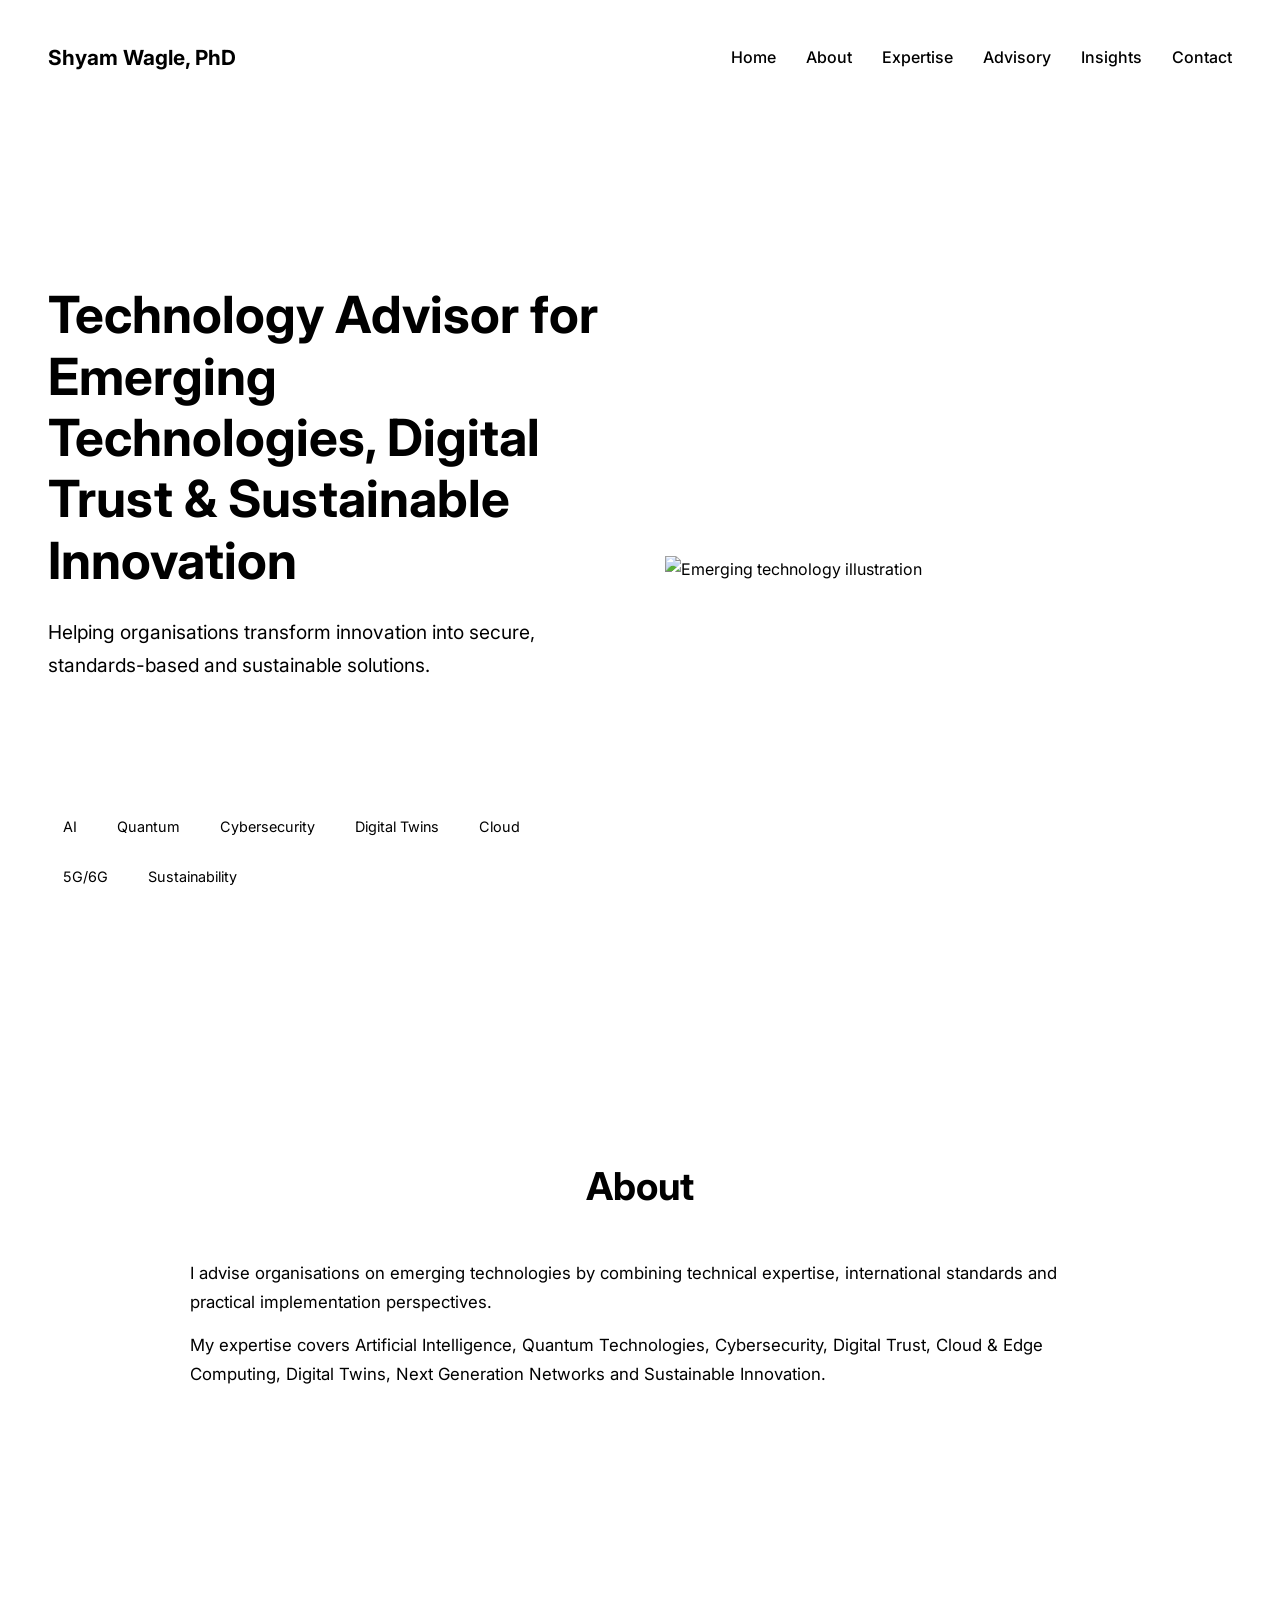
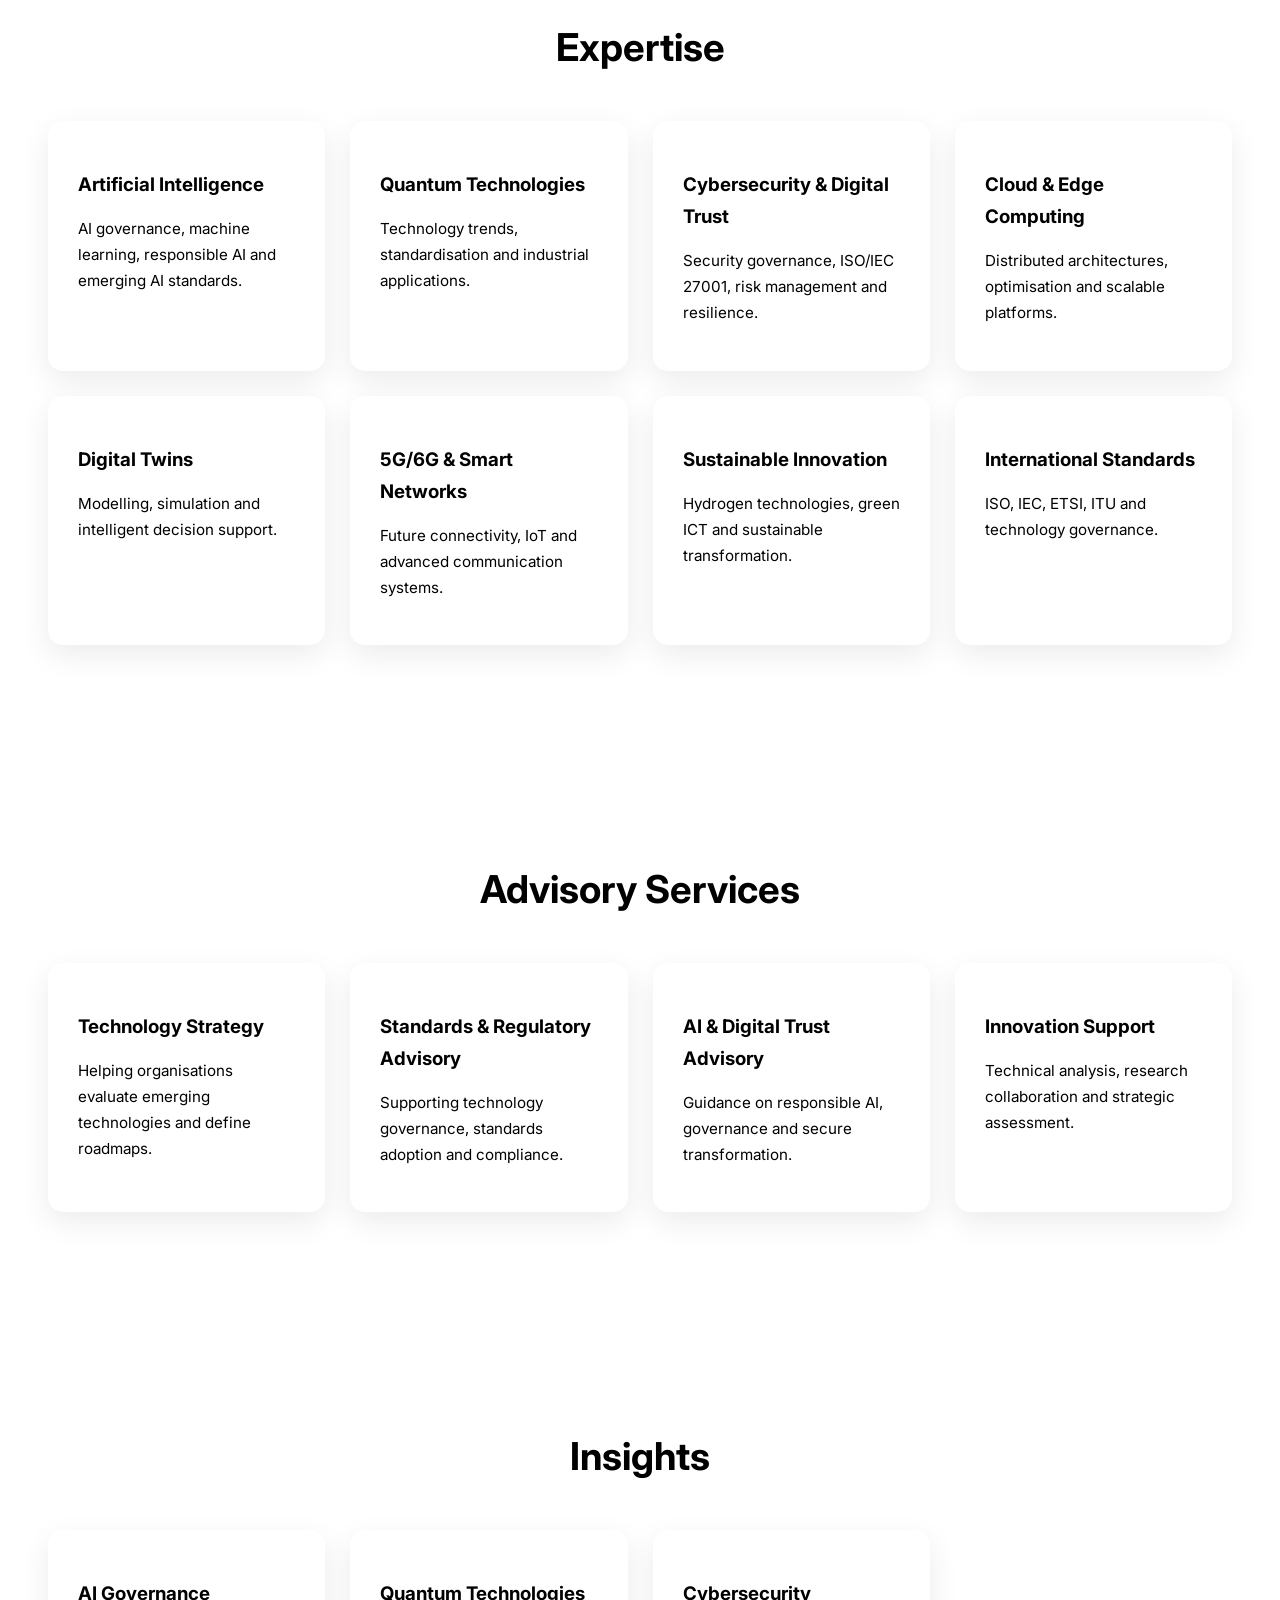
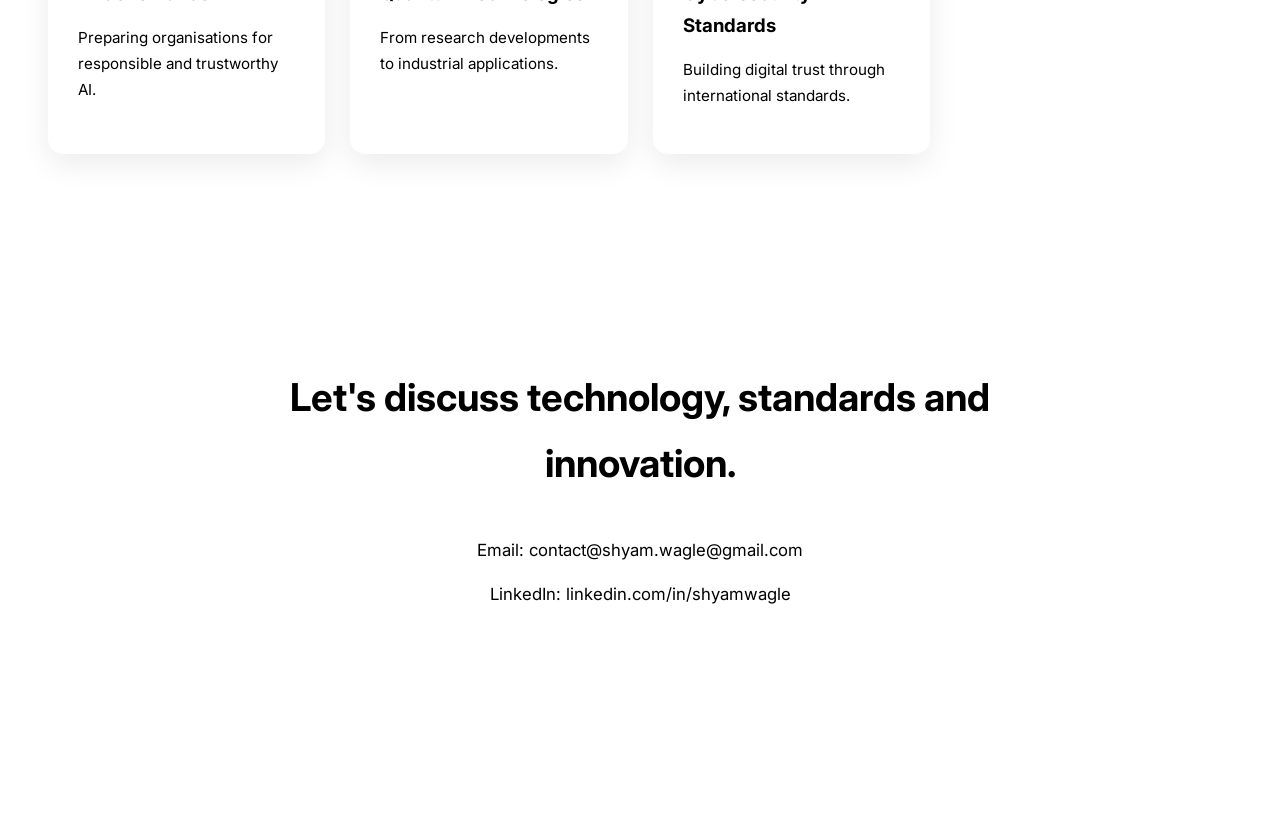
==== index.html @ b5b79539 "Update index.html" ====
<!DOCTYPE html>

<html lang="en">

<head> <meta charset="UTF-8">

<meta name="viewport" content="width=device-width, initial-scale=1.0">

<title>
    Shyam Wagle, PhD | Technology Advisor for Emerging Technologies
</title>

<meta name="description"
    content="Shyam Wagle, PhD - Technology Advisor specialising in emerging technologies, digital trust, cybersecurity, AI governance, digital twins and sustainable innovation.">

<!-- Google Font -->
<link rel="preconnect" href="https://fonts.googleapis.com">
<link rel="preconnect" href="https://fonts.gstatic.com" crossorigin>

<link
    href="https://fonts.googleapis.com/css2?family=Inter:wght@300;400;500;600;700;800&display=swap"
    rel="stylesheet">


<!-- CSS -->
<link rel="stylesheet" href="css/style.css">

</head>

<body>

<!-- ========================= Navigation ========================= -->

<header>

<nav class="navbar">

<div class="logo"> Shyam Wagle, PhD </div>

<ul class="nav-links">

<li><a href="#home">Home</a></li>

<li><a href="#about">About</a></li>

<li><a href="#expertise">Expertise</a></li>

<li><a href="#services">Advisory</a></li>

<li><a href="#insights">Insights</a></li>

<li><a href="#contact">Contact</a></li>

</ul>

</nav>

</header>







<!-- ========================= Hero Section ========================= -->

<section id="home" class="hero">

<div class="hero-content">

<h1> Technology Advisor for Emerging Technologies, Digital Trust & Sustainable Innovation </h1>

<p> Helping organisations transform innovation into secure, standards-based and sustainable solutions. </p>

<div class="hero-buttons">

<a href="#expertise" class="btn primary"> Explore Expertise </a>

<a href="#contact" class="btn secondary"> Contact </a>

</div>




<div class="technology-tags">

<span>AI</span>
<span>Quantum</span>
<span>Cybersecurity</span>
<span>Digital Twins</span>
<span>Cloud</span>
<span>5G/6G</span>
<span>Sustainability</span>

</div>

</div>




<div class="hero-image">

<img src="images/hero-illustration.png" alt="Emerging technology illustration">

</div>

</section>







<!-- ========================= About ========================= -->

<section id="about" class="section">

<h2> About </h2>

<p>

I advise organisations on emerging technologies by combining
technical expertise, international standards and practical
implementation perspectives.

</p>

<p>

My expertise covers Artificial Intelligence,
Quantum Technologies, Cybersecurity, Digital Trust,
Cloud & Edge Computing, Digital Twins,
Next Generation Networks and Sustainable Innovation.

</p>

</section>










<!-- ========================= Expertise ========================= -->

<section id="expertise" class="section">

<h2> Expertise </h2>

<div class="cards">

<div class="card">

<h3> Artificial Intelligence </h3>

<p> AI governance, machine learning, responsible AI and emerging AI standards. </p>

</div>




<div class="card">

<h3> Quantum Technologies </h3>

<p> Technology trends, standardisation and industrial applications. </p>

</div>




<div class="card">

<h3> Cybersecurity & Digital Trust </h3>

<p> Security governance, ISO/IEC 27001, risk management and resilience. </p>

</div>




<div class="card">

<h3> Cloud & Edge Computing </h3>

<p> Distributed architectures, optimisation and scalable platforms. </p>

</div>







<div class="card">

<h3> Digital Twins </h3>

<p> Modelling, simulation and intelligent decision support. </p>

</div>







<div class="card">

<h3> 5G/6G & Smart Networks </h3>

<p> Future connectivity, IoT and advanced communication systems. </p>

</div>







<div class="card">

<h3> Sustainable Innovation </h3>

<p> Hydrogen technologies, green ICT and sustainable transformation. </p>

</div>







<div class="card">

<h3> International Standards </h3>

<p> ISO, IEC, ETSI, ITU and technology governance. </p>

</div>

</div>

</section>













<!-- ========================= Advisory Services ========================= -->

<section id="services" class="section">

<h2> Advisory Services </h2>




<div class="cards">

<div class="card">

<h3> Technology Strategy </h3>

<p> Helping organisations evaluate emerging technologies and define roadmaps. </p>

</div>




<div class="card">

<h3> Standards & Regulatory Advisory </h3>

<p> Supporting technology governance, standards adoption and compliance. </p>

</div>




<div class="card">

<h3> AI & Digital Trust Advisory </h3>

<p> Guidance on responsible AI, governance and secure transformation. </p>

</div>




<div class="card">

<h3> Innovation Support </h3>

<p> Technical analysis, research collaboration and strategic assessment. </p>

</div>

</div>

</section>










<!-- ========================= Insights ========================= -->

<section id="insights" class="section">

<h2> Insights </h2>

<div class="cards">

<div class="card">

<h3> AI Governance </h3>

<p> Preparing organisations for responsible and trustworthy AI. </p>

</div>




<div class="card">

<h3> Quantum Technologies </h3>

<p> From research developments to industrial applications. </p>

</div>




<div class="card">

<h3> Cybersecurity Standards </h3>

<p> Building digital trust through international standards. </p>

</div>




</div>

</section>













<!-- ========================= Contact ========================= -->

<section id="contact" class="section contact">

<h2> Let's discuss technology, standards and innovation. </h2>

<p> Email: contact@shyam.wagle@gmail.com </p>

<p> LinkedIn: linkedin.com/in/shyamwagle </p>

</section>










<footer>

<p> © 2026 Shyam Wagle, PhD. All rights reserved. </p>

</footer>







<script src="js/script.js"></script>

</body>

</html>
---- css/style.css ----
/* =========================================
Shyam Wagle, PhD
Technology Advisor Website
Main Stylesheet
========================================= */

/* =========================================
Global Settings
========================================= */

{

--dark-blue: #0F172A;

--technology-blue: #2563EB;

--green: #059669;

--light-background: #F8FAFC;

--text-color: #334155;

--white: #ffffff;

}




{

margin: 0;

padding: 0;

box-sizing: border-box;

}




html {

scroll-behavior: smooth;

}




body {

font-family: 'Inter', sans-serif;

color: var(--text-color);

background: var(--white);

line-height: 1.7;

}




/* =========================================
Navigation
========================================= */

header {

position: sticky;

top: 0;

background: rgba(255,255,255,0.95);

backdrop-filter: blur(10px);

z-index: 1000;

}




.navbar {

max-width: 1200px;

margin: auto;

padding: 20px 40px;

display: flex;

justify-content: space-between;

align-items: center;

}




.logo {

font-size: 1.3rem;

font-weight: 700;

color: var(--dark-blue);

}




.nav-links {

display: flex;

gap: 30px;

list-style: none;

}




.nav-links a {

text-decoration: none;

color: var(--text-color);

font-weight: 500;

transition: 0.3s;

}




.nav-links a {

color: var(--technology-blue);

}










/* =========================================
Hero Section
========================================= */

.hero {

max-width: 1200px;

margin: auto;

min-height: 85vh;

padding: 80px 40px;

display: grid;

grid-template-columns: 1fr 1fr;

gap: 50px;

align-items: center;

}




.hero h1 {

font-size: 3.2rem;

line-height: 1.2;

color: var(--dark-blue);

margin-bottom: 25px;

}




.hero p {

font-size: 1.2rem;

margin-bottom: 35px;

}




.hero-buttons {

display: flex;

gap: 20px;

margin-bottom: 35px;

}




.btn {

padding: 14px 30px;

border-radius: 8px;

text-decoration: none;

font-weight: 600;

transition: 0.3s;

}




.primary {

background: var(--technology-blue);

color: white;

}




.primary {

transform: translateY(-3px);

}




.secondary {

border: 2px solid var(--technology-blue);

color: var(--technology-blue);

}




.secondary {

background: var(--technology-blue);

color: white;

}




.technology-tags {

display: flex;

flex-wrap: wrap;

gap: 10px;

}




.technology-tags span {

background: var(--light-background);

padding: 8px 15px;

border-radius: 20px;

font-size: 0.9rem;

}







.hero-image img {

width: 100%;

max-width: 500px;

}










/* =========================================
Sections
========================================= */

.section {

max-width: 1200px;

margin: auto;

padding: 90px 40px;

}




.section(even) {

background: var(--light-background);

}




.section h2 {

text-align: center;

color: var(--dark-blue);

font-size: 2.4rem;

margin-bottom: 40px;

}




.section p {

max-width: 900px;

margin: 15px auto;

font-size: 1.05rem;

}










/* =========================================
Cards
========================================= */

.cards {

display: grid;

grid-template-columns: repeat(4,1fr);

gap: 25px;

}




.card {

background: white;

padding: 30px;

border-radius: 15px;

box-shadow: 0 10px 30px rgba(0,0,0,0.08);

transition: 0.3s;

}




.card {

transform: translateY(-8px);

}




.card h3 {

color: var(--dark-blue);

margin-bottom: 15px;

}




.card p {

font-size: 0.95rem;

}










/* =========================================
Contact
========================================= */

.contact {

text-align: center;

}




.contact h2 {

max-width: 700px;

margin-left: auto;

margin-right: auto;

}










/* =========================================
Footer
========================================= */

footer {

background: var(--dark-blue);

color:white;

text-align:center;

padding:30px;

}










/* =========================================
Responsive Design
========================================= */

@media(max-width:1000px){

.hero {

grid-template-columns:1fr;

text-align:center;

}

.hero-buttons {

justify-content:center;

}

.technology-tags {

justify-content:center;

}




.hero-image {

text-align:center;

}




.cards {

grid-template-columns:repeat(2,1fr);

}

}







@media(max-width:600px){




.navbar {

padding:20px;

}




.nav-links {

display:none;

}




.hero {

padding:50px 20px;

}




.hero h1 {

font-size:2.2rem;

}




.section {

padding:60px 20px;

}




.cards {

grid-template-columns:1fr;

}

}
/* =========================================
Scroll Animation
========================================= */

.card,
.section {

opacity:0;

transform:translateY(30px);

transition:all 0.8s ease;

}




.visible {

opacity:1;

transform:translateY(0);

}
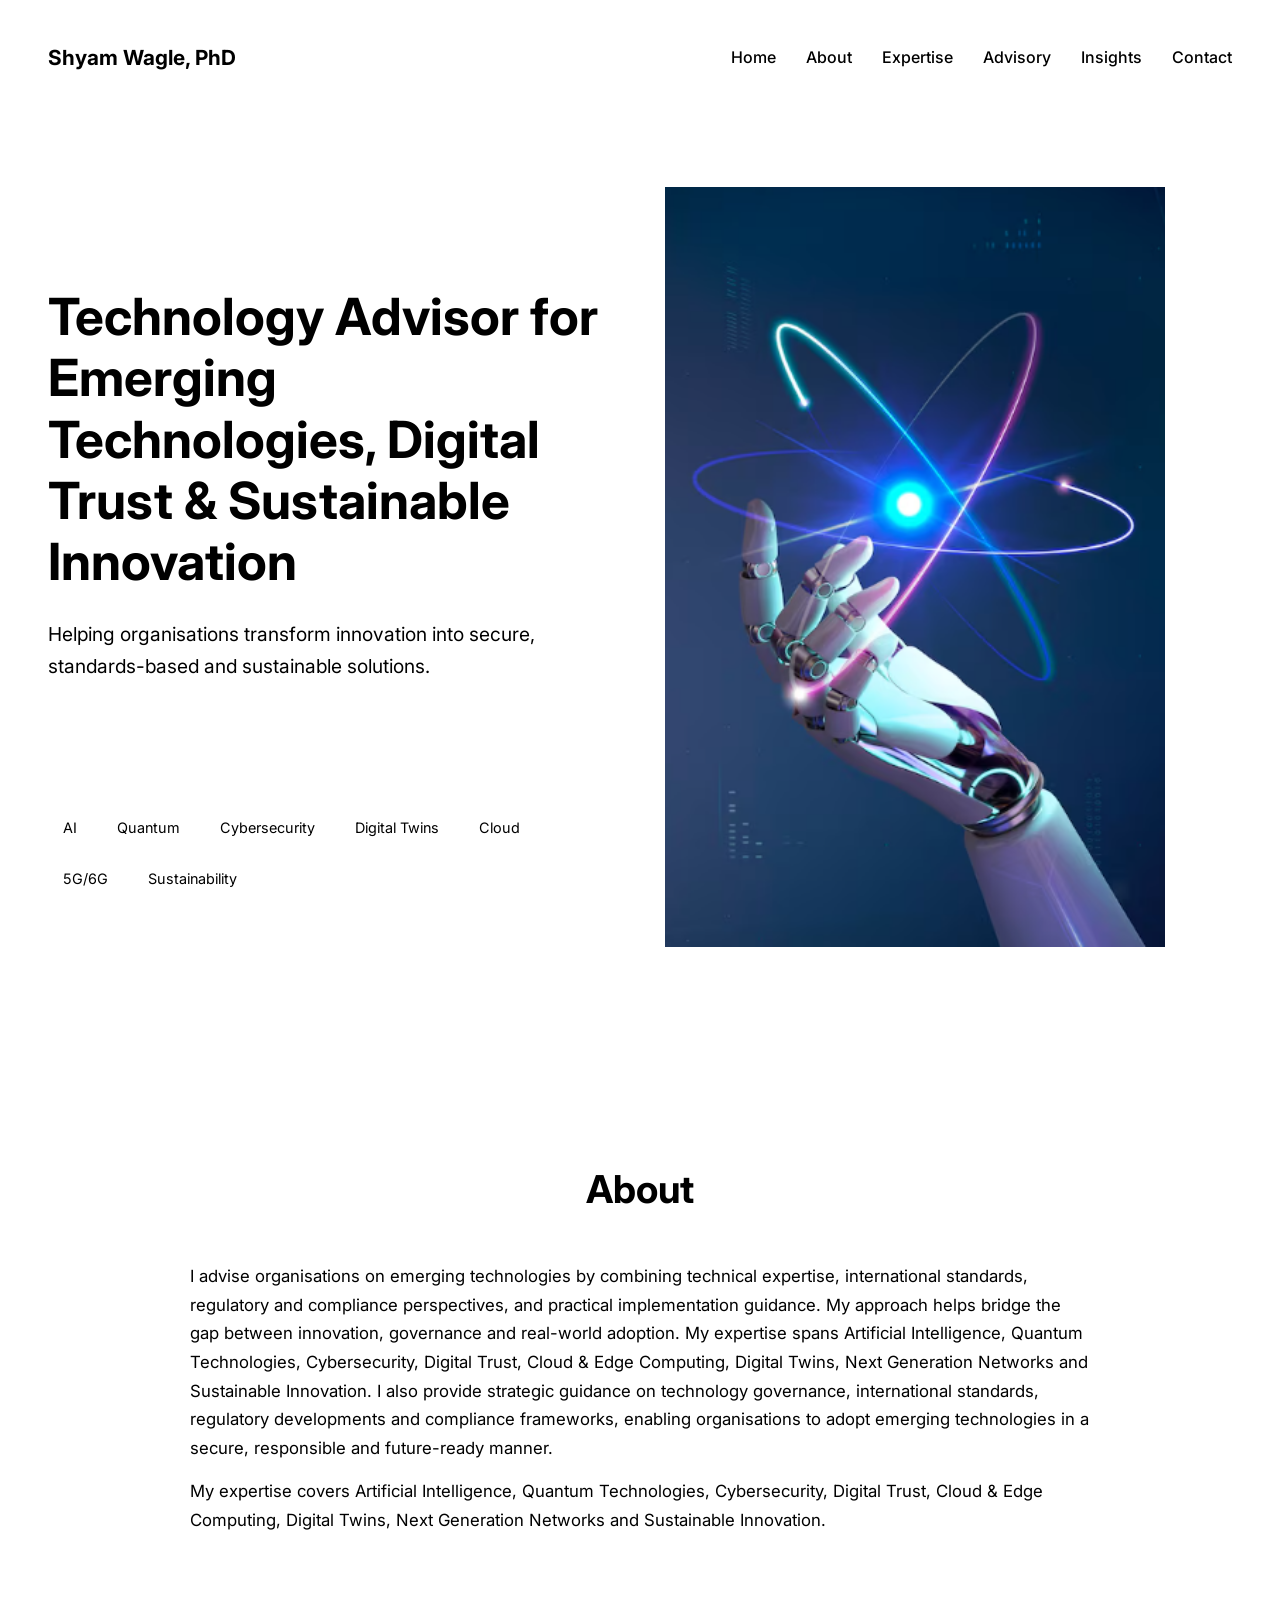
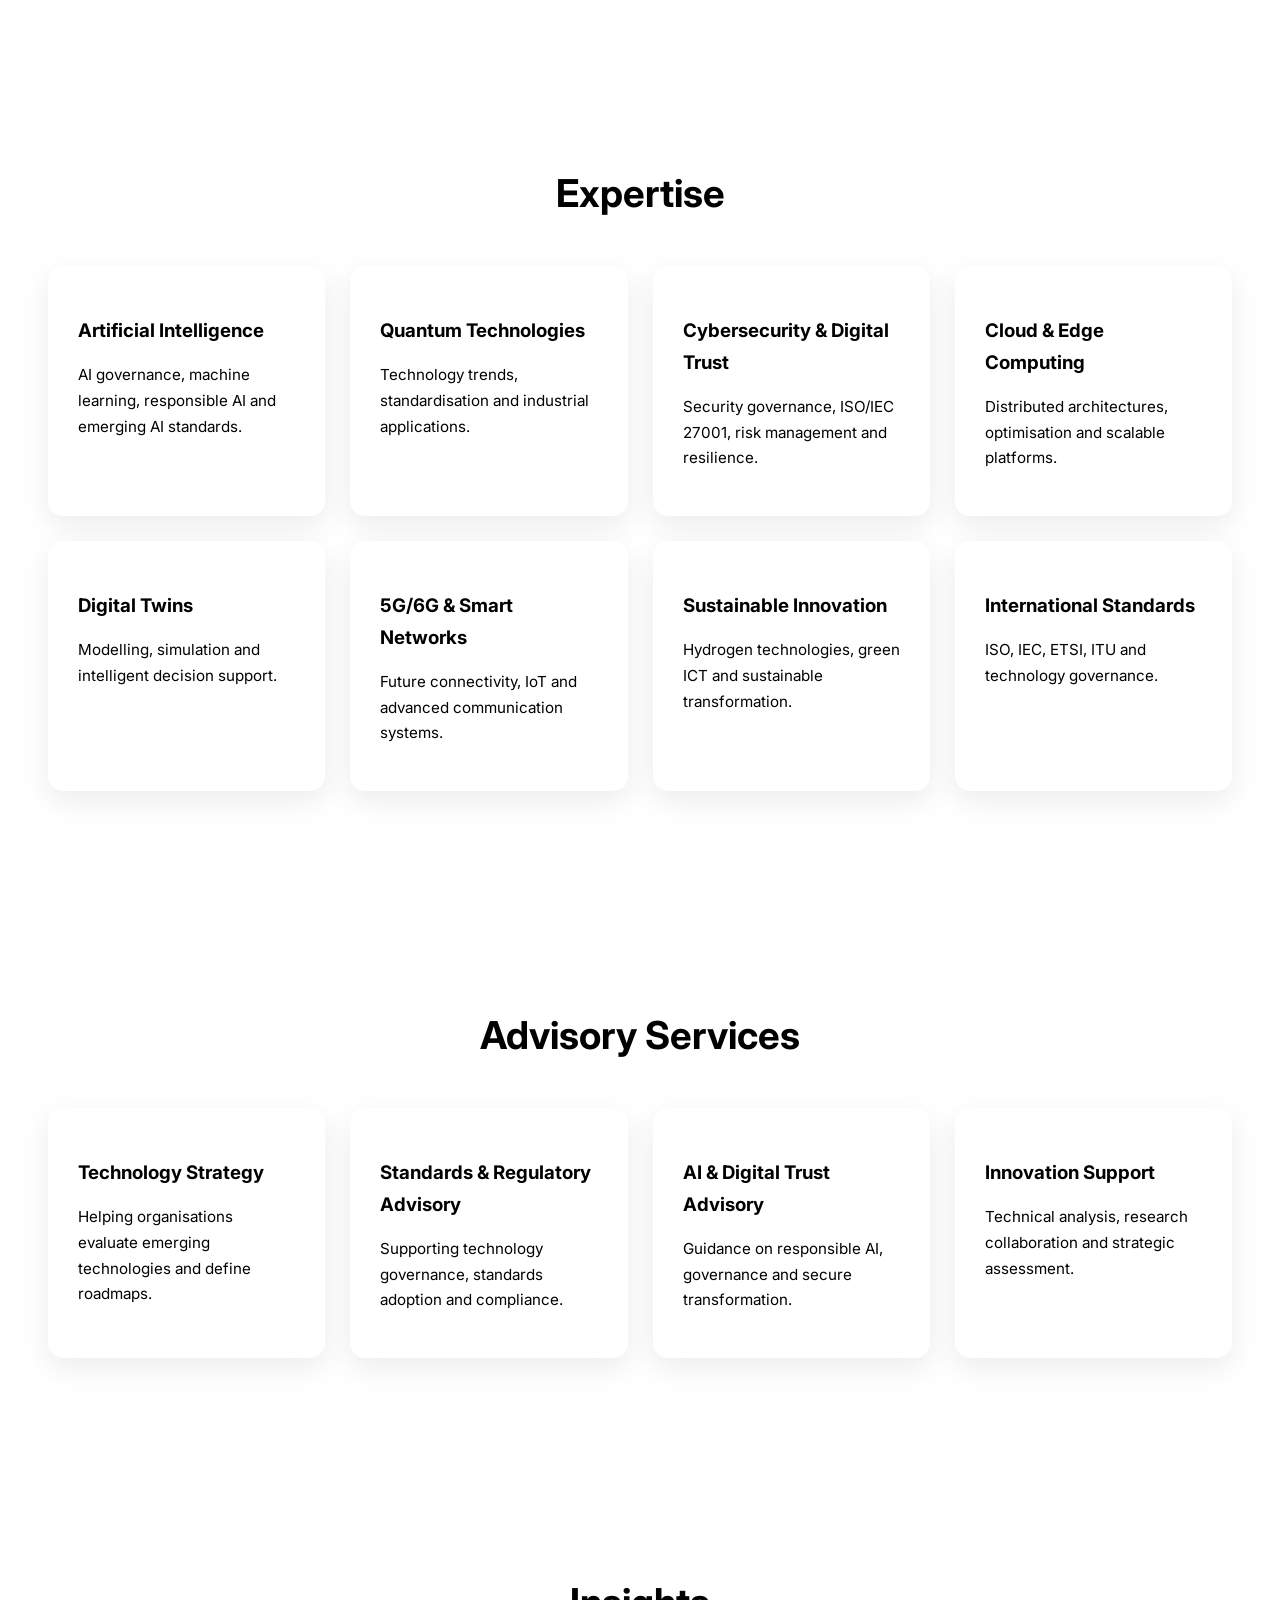
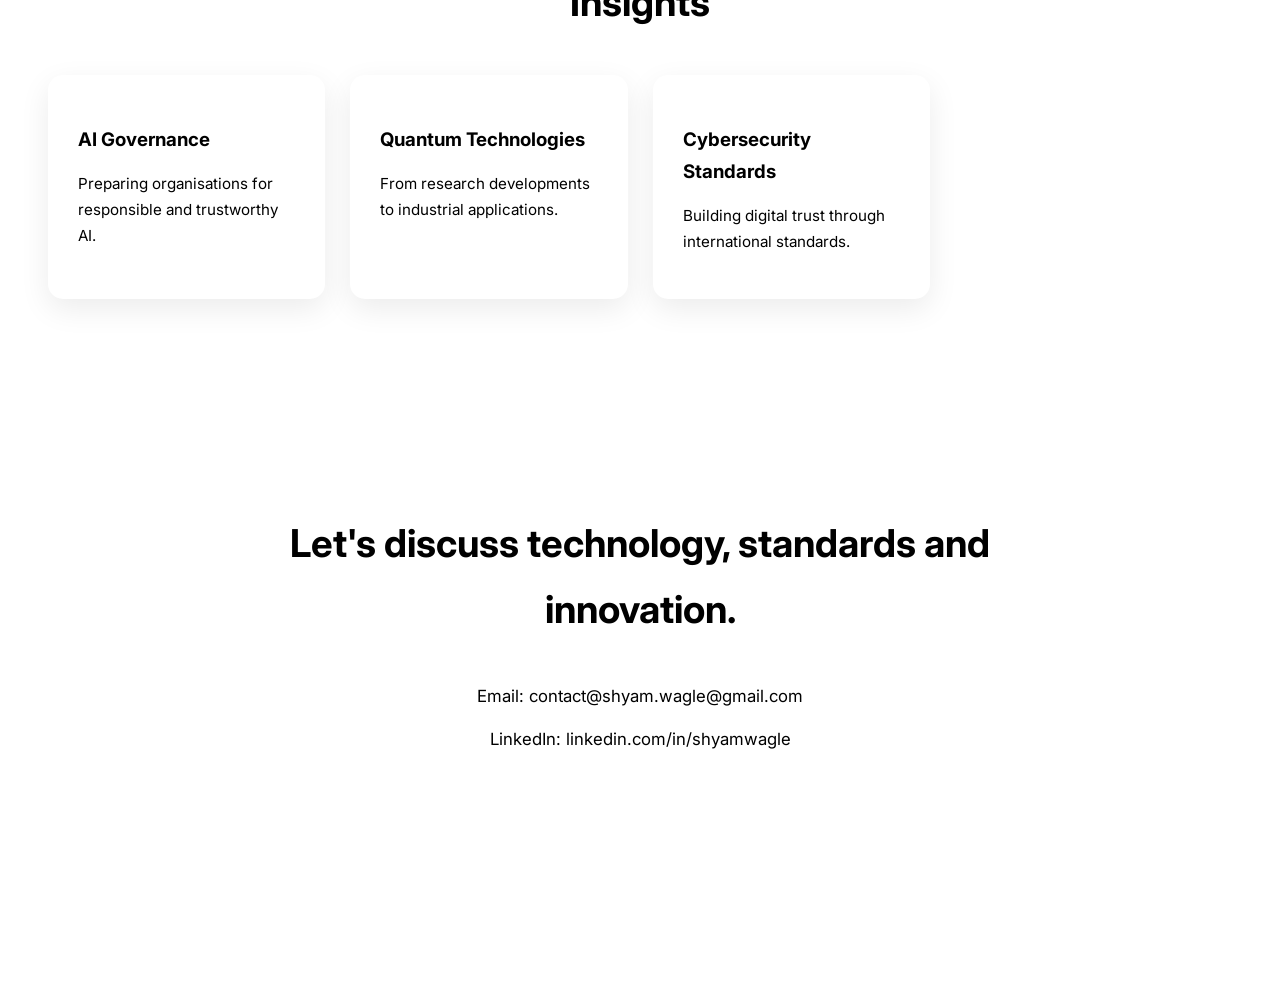
==== commit ff5c7d37: "Update index.html" ====
--- a/index.html
+++ b/index.html
@@ -123,9 +123,9 @@
 
 <p>
 
-I advise organisations on emerging technologies by combining
-technical expertise, international standards and practical
-implementation perspectives.
+I advise organisations on emerging technologies by combining technical expertise, international standards, regulatory and compliance perspectives, and practical implementation guidance. My approach helps bridge the gap between innovation, governance and real-world adoption.
+
+My expertise spans Artificial Intelligence, Quantum Technologies, Cybersecurity, Digital Trust, Cloud & Edge Computing, Digital Twins, Next Generation Networks and Sustainable Innovation. I also provide strategic guidance on technology governance, international standards, regulatory developments and compliance frameworks, enabling organisations to adopt emerging technologies in a secure, responsible and future-ready manner.
 
 </p>
 
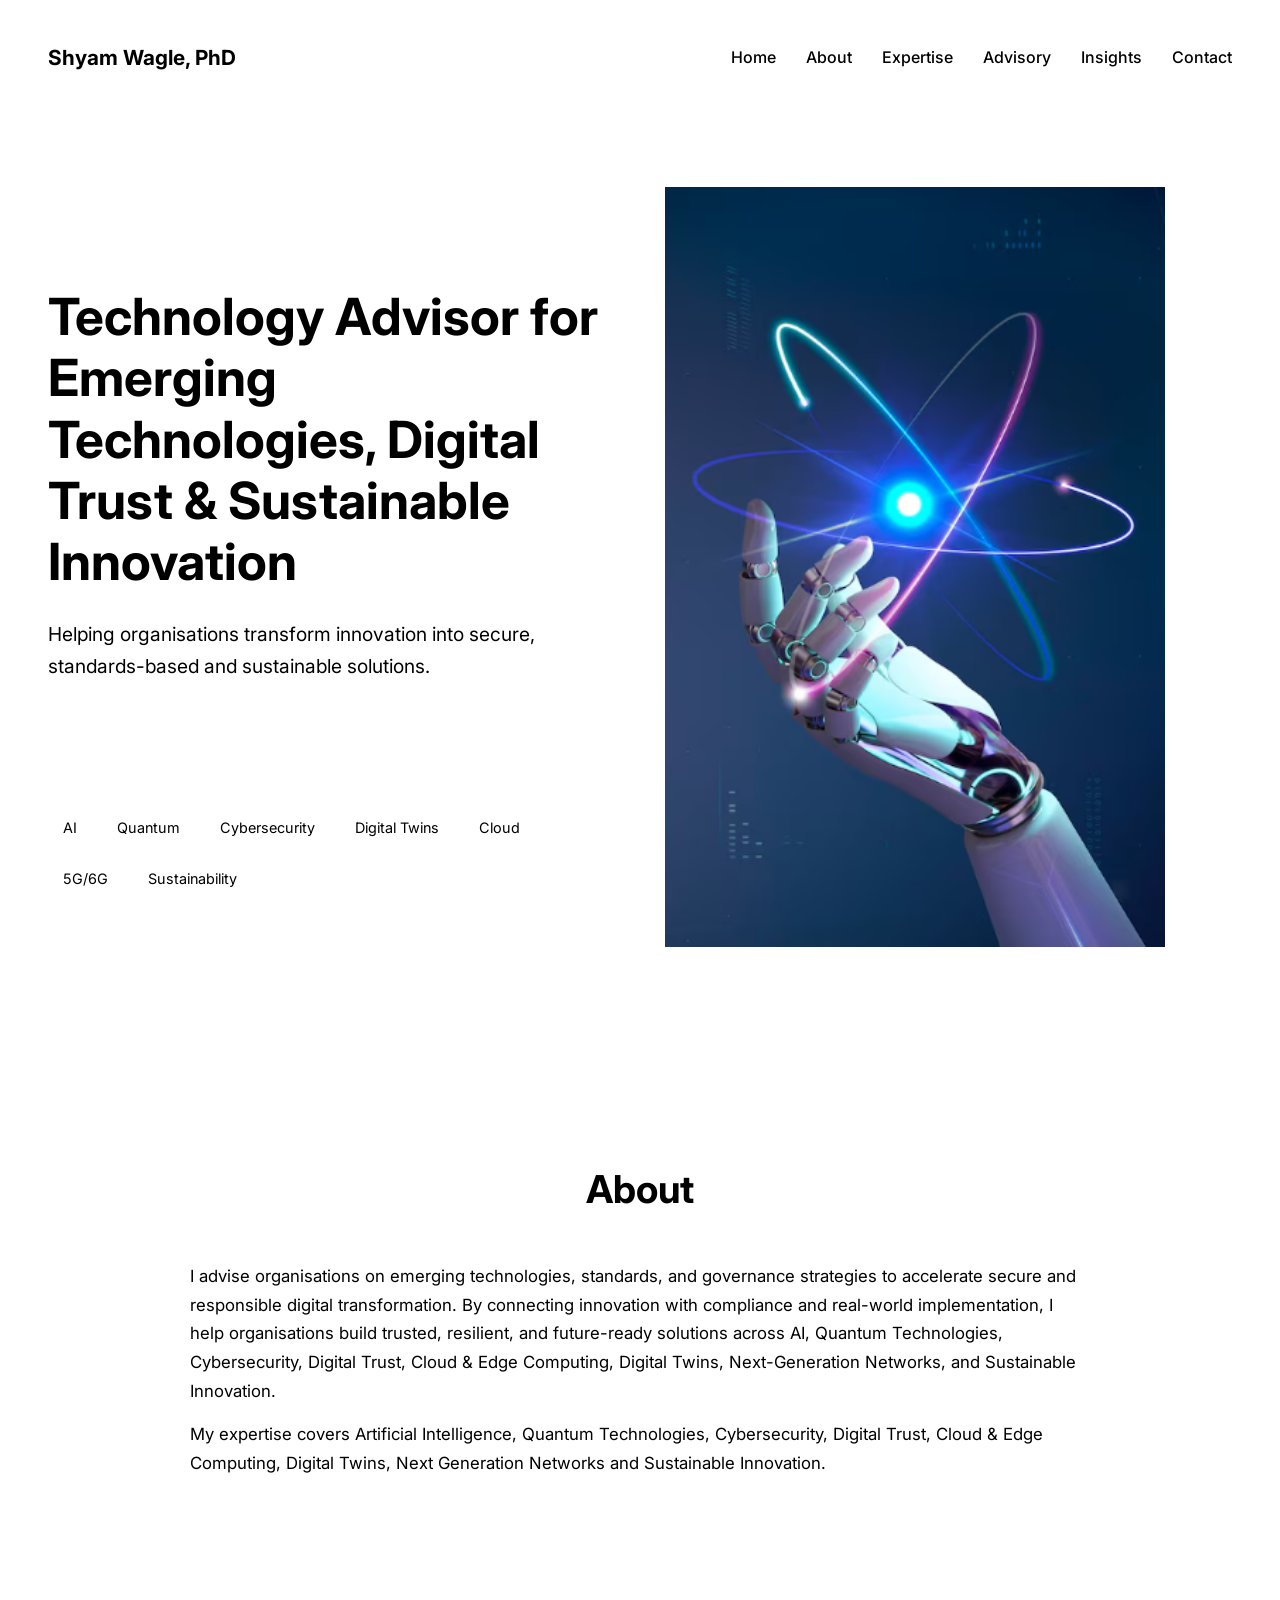
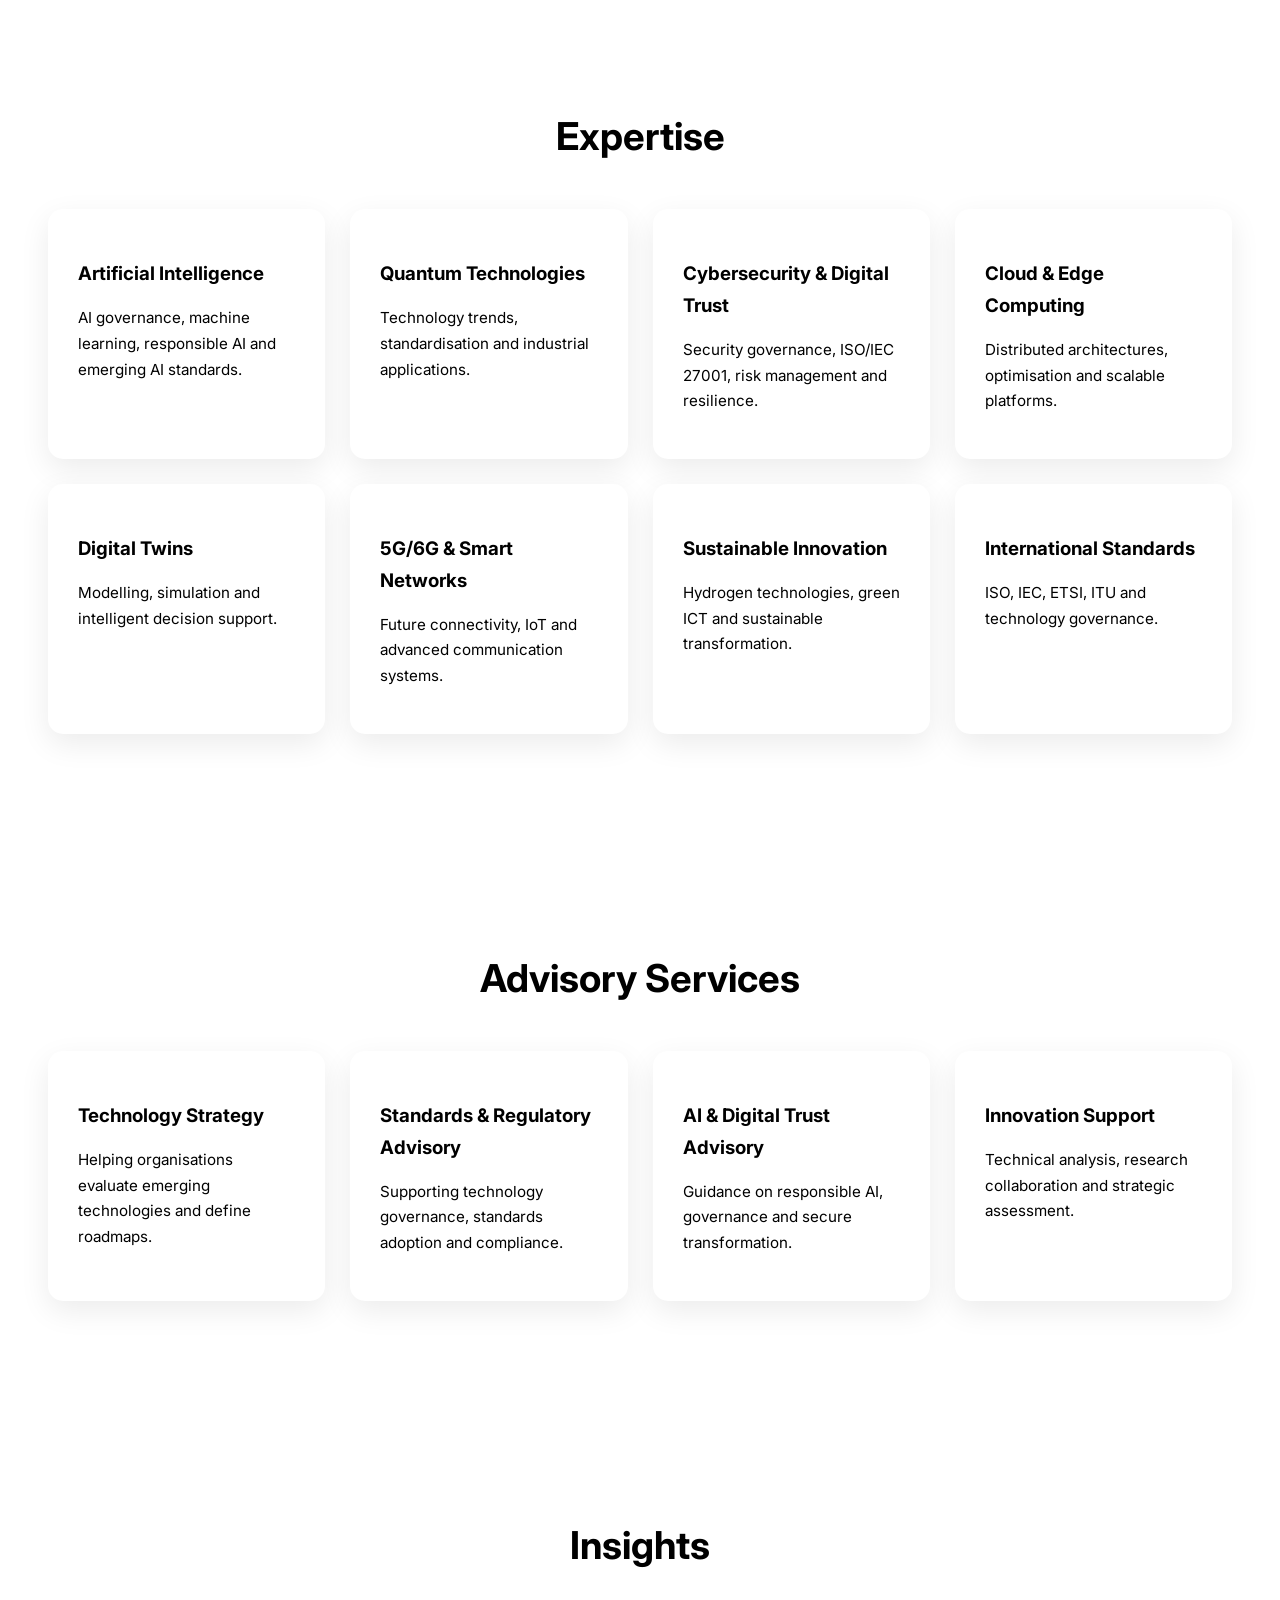
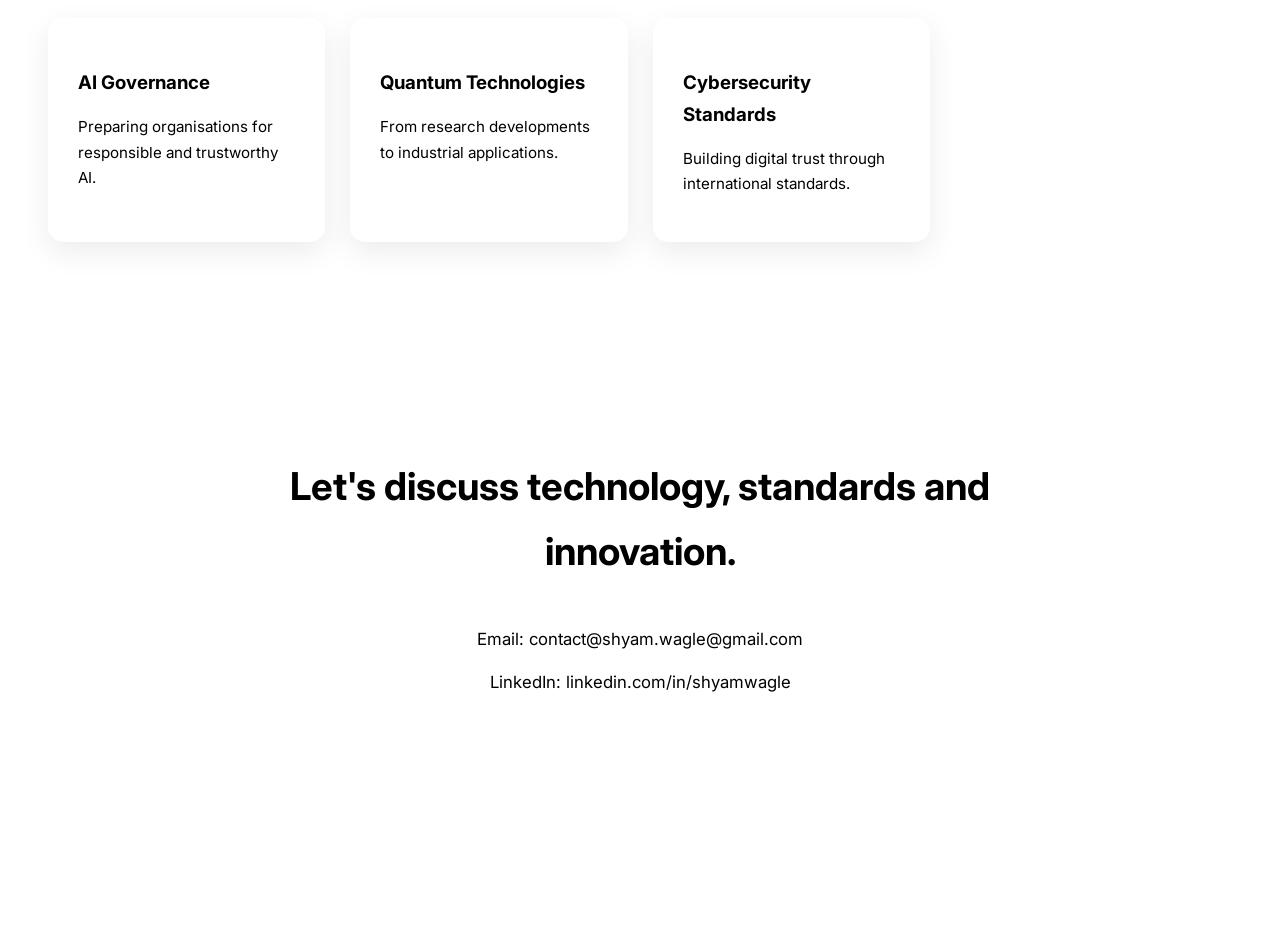
==== commit 511f0c0b: "Update index.html" ====
--- a/index.html
+++ b/index.html
@@ -123,9 +123,7 @@
 
 <p>
 
-I advise organisations on emerging technologies by combining technical expertise, international standards, regulatory and compliance perspectives, and practical implementation guidance. My approach helps bridge the gap between innovation, governance and real-world adoption.
-
-My expertise spans Artificial Intelligence, Quantum Technologies, Cybersecurity, Digital Trust, Cloud & Edge Computing, Digital Twins, Next Generation Networks and Sustainable Innovation. I also provide strategic guidance on technology governance, international standards, regulatory developments and compliance frameworks, enabling organisations to adopt emerging technologies in a secure, responsible and future-ready manner.
+I advise organisations on emerging technologies, standards, and governance strategies to accelerate secure and responsible digital transformation. By connecting innovation with compliance and real-world implementation, I help organisations build trusted, resilient, and future-ready solutions across AI, Quantum Technologies, Cybersecurity, Digital Trust, Cloud & Edge Computing, Digital Twins, Next-Generation Networks, and Sustainable Innovation.
 
 </p>
 
--- a/css/style.css
+++ b/css/style.css
@@ -653,3 +653,69 @@
 transform:translateY(0);
 
 }
+/* =========================================
+Insights Page
+========================================= */
+
+.logo a {
+
+text-decoration:none;
+color:inherit;
+
+}
+
+
+
+
+.page-title {
+
+text-align:center;
+
+font-size:3rem;
+
+color:var(--dark-blue);
+
+margin-bottom:20px;
+
+}
+
+
+
+
+.intro-text {
+
+text-align:center;
+
+max-width:800px;
+
+margin:0 auto 50px;
+
+font-size:1.2rem;
+
+}
+
+
+
+
+.card a {
+
+display:inline-block;
+
+margin-top:15px;
+
+color:var(--technology-blue);
+
+text-decoration:none;
+
+font-weight:600;
+
+}
+
+
+
+
+.card a {
+
+text-decoration:underline;
+
+}
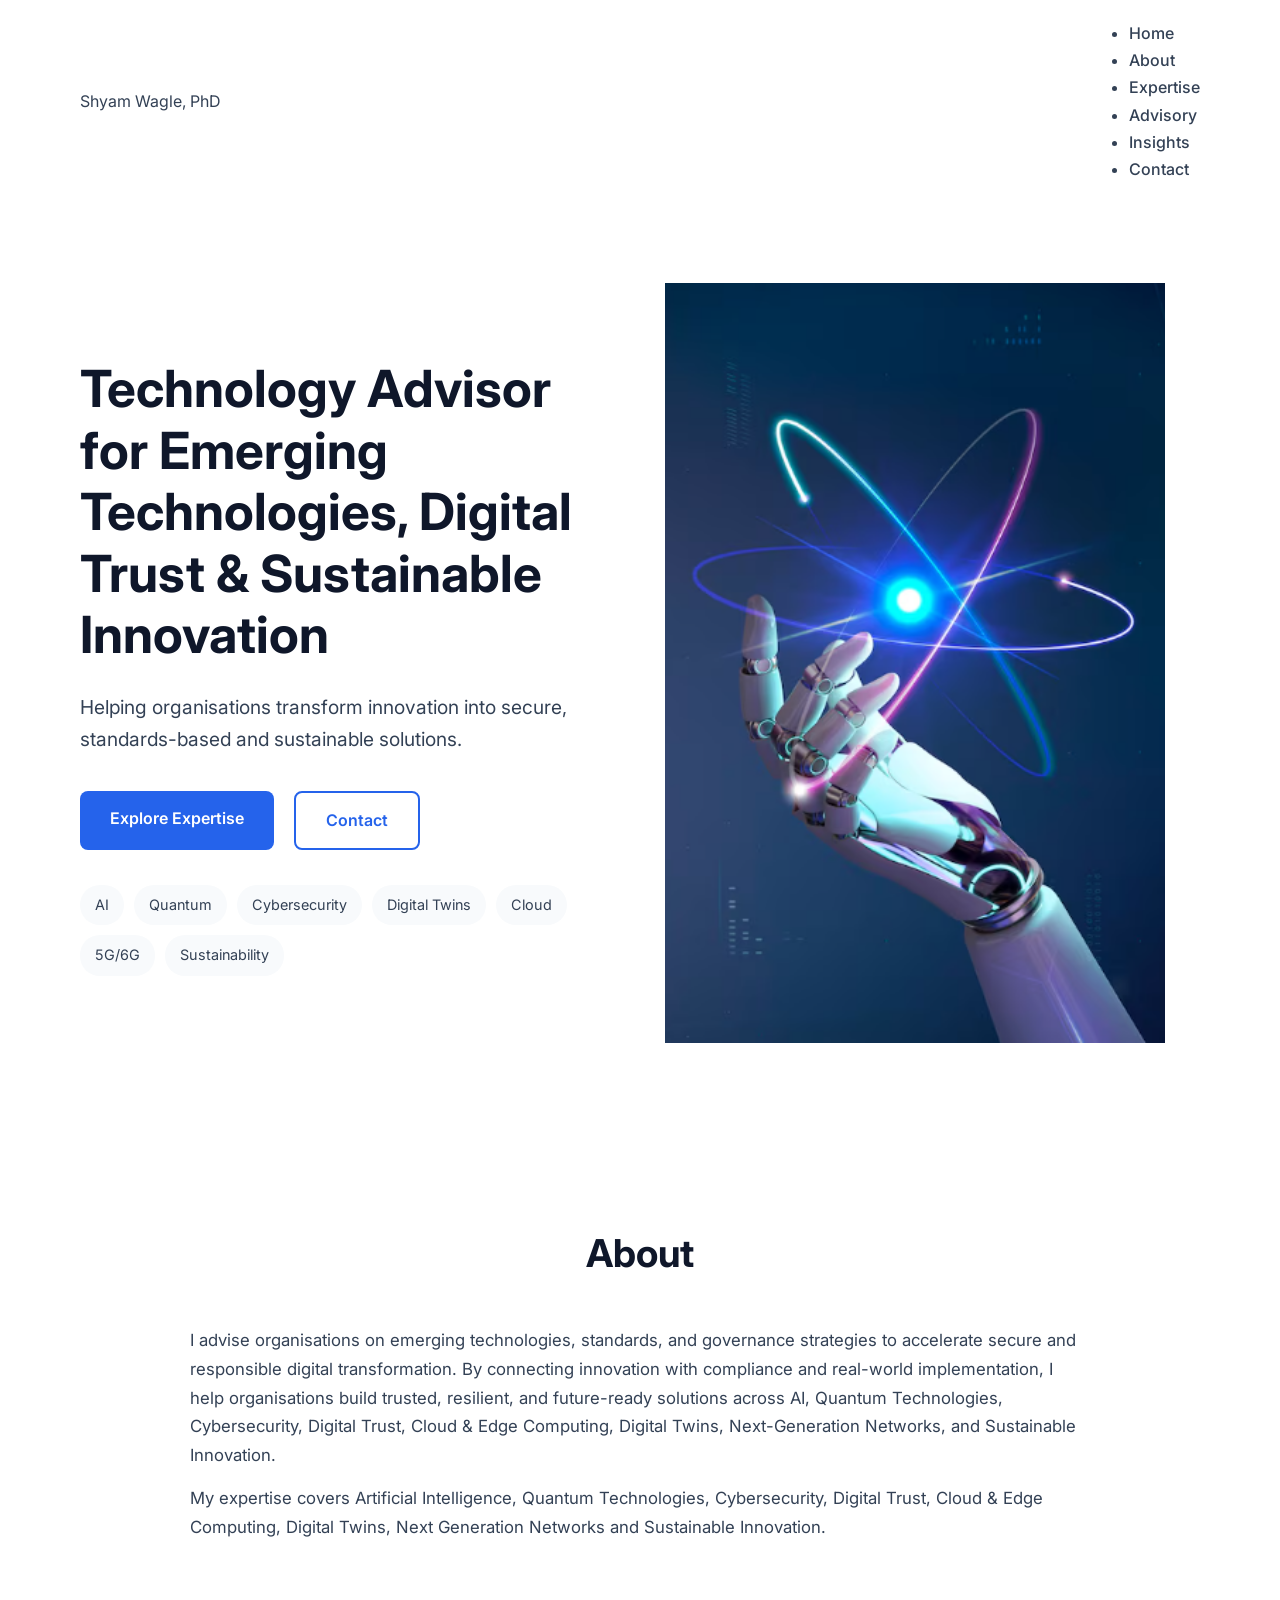
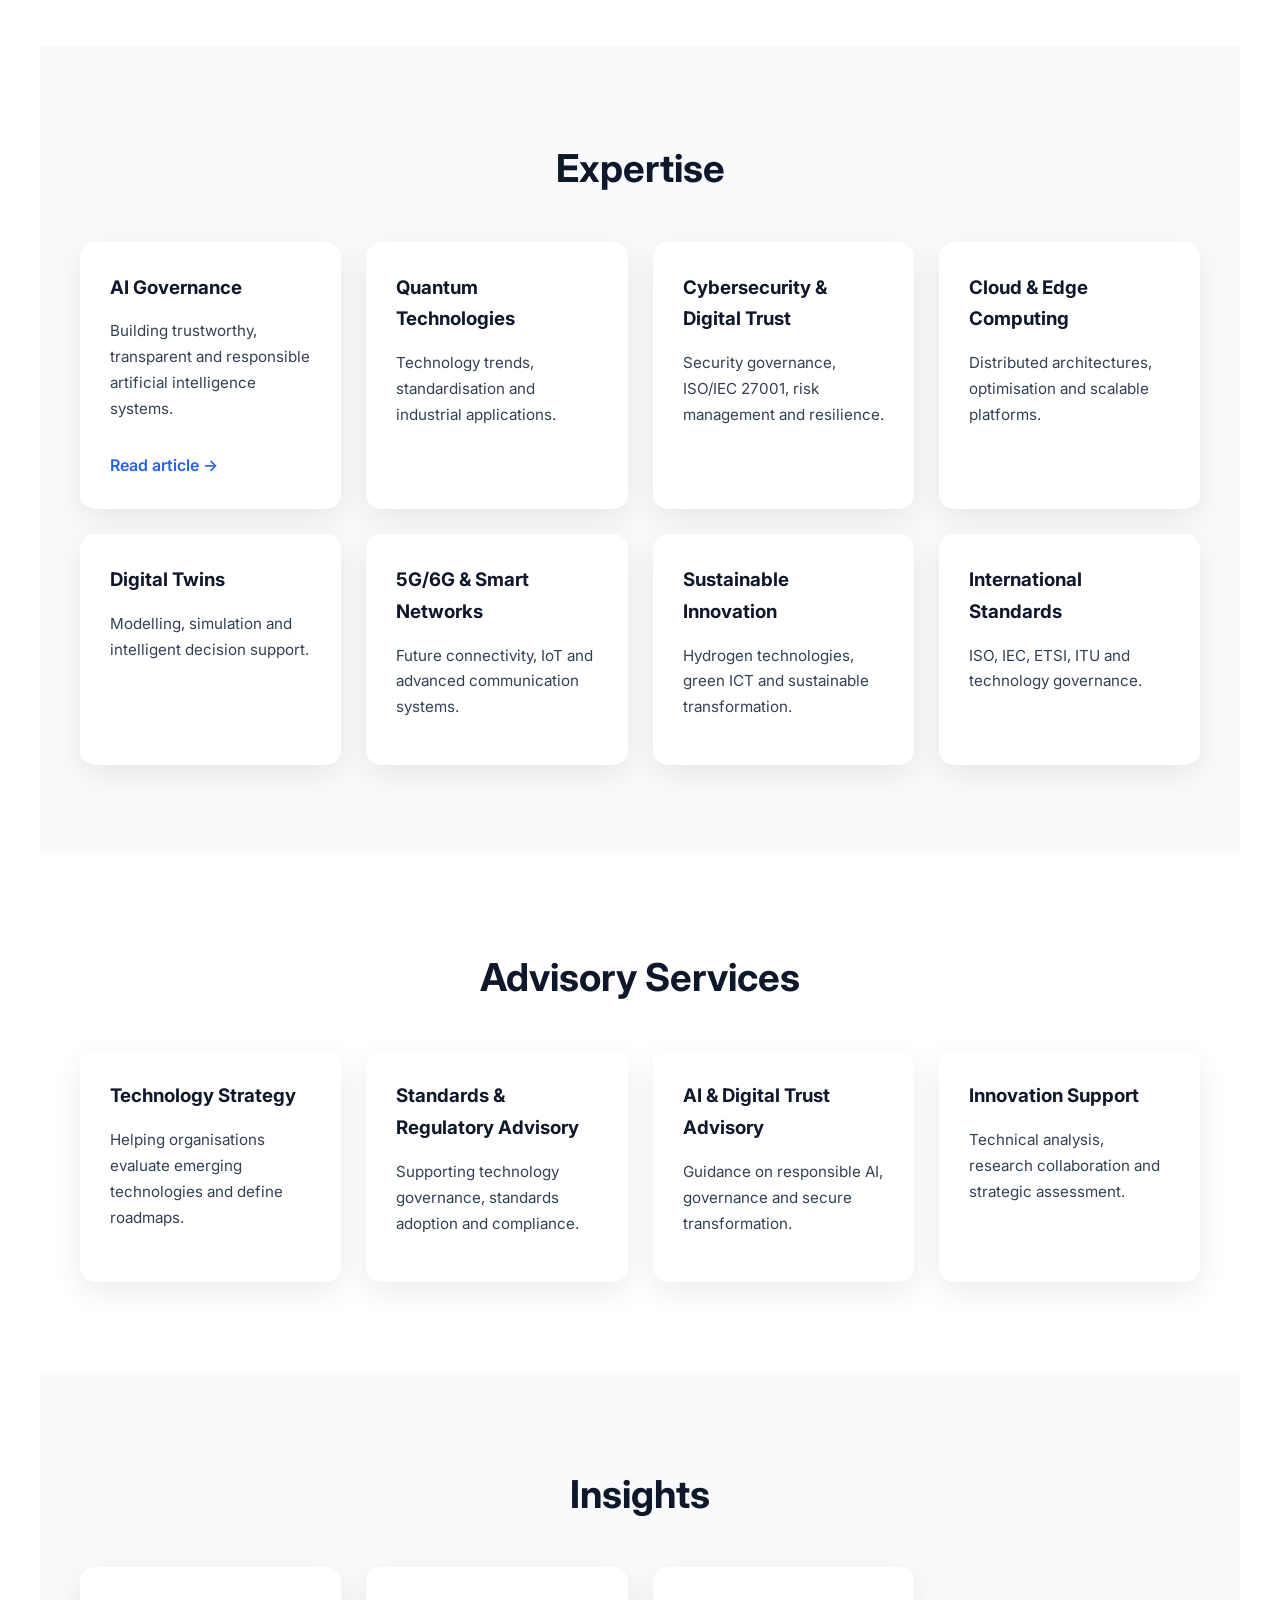
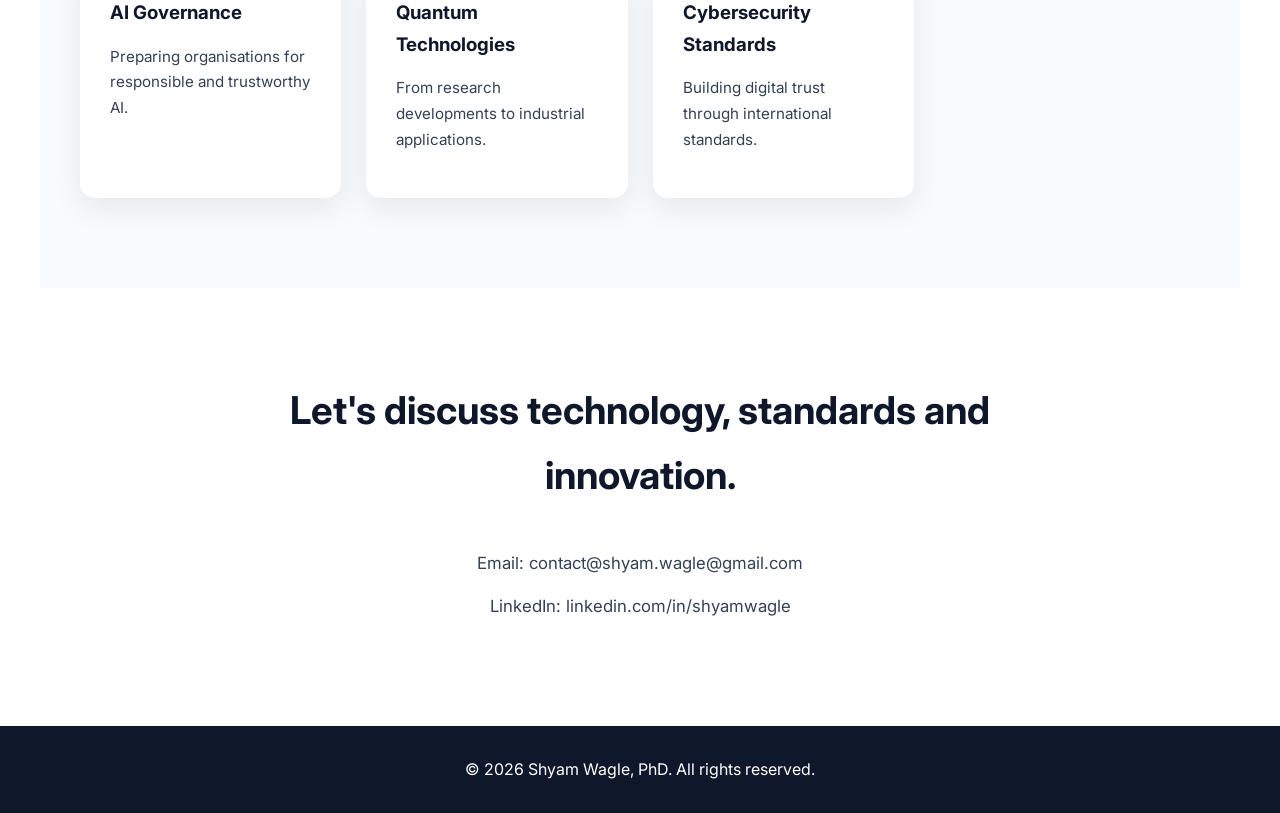
==== commit d8c706ab: "Update index.html" ====
--- a/index.html
+++ b/index.html
@@ -156,11 +156,16 @@
 <div class="cards">
 
 <div class="card">
-
-<h3> Artificial Intelligence </h3>
-
-<p> AI governance, machine learning, responsible AI and emerging AI standards. </p>
-
+    <h3>AI Governance</h3>
+
+    <p>
+        Building trustworthy, transparent and responsible
+        artificial intelligence systems.
+    </p>
+
+    <a href="insights/ai-governance.html" class="read-more">
+        Read article →
+    </a>
 </div>
 
 
--- a/css/style.css
+++ b/css/style.css
@@ -8,32 +8,25 @@
 Global Settings
 ========================================= */
 
-{
-
---dark-blue: #0F172A;
-
---technology-blue: #2563EB;
-
---green: #059669;
-
---light-background: #F8FAFC;
-
---text-color: #334155;
-
---white: #ffffff;
-
-}
-
-
-
-
-{
-
-margin: 0;
-
-padding: 0;
-
-box-sizing: border-box;
+:root {
+
+    --dark-blue: #0F172A;
+    --technology-blue: #2563EB;
+    --green: #059669;
+    --light-background: #F8FAFC;
+    --text-color: #334155;
+    --white: #ffffff;
+
+}
+
+
+
+
+* {
+
+    margin:0;
+    padding:0;
+    box-sizing:border-box;
 
 }
 
@@ -104,9 +97,9 @@
 
 
 
-.logo {
-
-font-size: 1.3rem;
+.logo a {
+    color: inherit;
+}
 
 font-weight: 700;
 
@@ -145,7 +138,122 @@
 
 
 
-.nav-links a {
+.nav-links a:hover {
+    color: var(--technology-blue);
+}
+
+
+
+
+
+
+
+
+
+/* =========================================
+Hero Section
+========================================= */
+
+.hero {
+
+max-width: 1200px;
+
+margin: auto;
+
+min-height: 85vh;
+
+padding: 80px 40px;
+
+display: grid;
+
+grid-template-columns: 1fr 1fr;
+
+gap: 50px;
+
+align-items: center;
+
+}
+
+
+
+
+.hero h1 {
+
+font-size: 3.2rem;
+
+line-height: 1.2;
+
+color: var(--dark-blue);
+
+margin-bottom: 25px;
+
+}
+
+
+
+
+.hero p {
+
+font-size: 1.2rem;
+
+margin-bottom: 35px;
+
+}
+
+
+
+
+.hero-buttons {
+
+display: flex;
+
+gap: 20px;
+
+margin-bottom: 35px;
+
+}
+
+
+
+
+.btn {
+
+padding: 14px 30px;
+
+border-radius: 8px;
+
+text-decoration: none;
+
+font-weight: 600;
+
+transition: 0.3s;
+
+}
+
+
+
+
+.primary {
+
+background: var(--technology-blue);
+
+color: white;
+
+}
+
+
+
+
+.primary:hover {
+    transform: translateY(-3px);
+}
+
+
+
+
+.secondary {
+
+border: 2px solid var(--technology-blue);
 
 color: var(--technology-blue);
 
@@ -154,33 +262,324 @@
 
 
 
-
-
-
-
-
-
-/* =========================================
-Hero Section
-========================================= */
+.secondary:hover {
+    background: var(--technology-blue);
+    color:white;
+}
+
+
+
+
+.technology-tags {
+
+display: flex;
+
+flex-wrap: wrap;
+
+gap: 10px;
+
+}
+
+
+
+
+.technology-tags span {
+
+background: var(--light-background);
+
+padding: 8px 15px;
+
+border-radius: 20px;
+
+font-size: 0.9rem;
+
+}
+
+
+
+
+
+
+
+.hero-image img {
+
+width: 100%;
+
+max-width: 500px;
+
+}
+
+
+
+
+
+
+
+
+
+
+/* =========================================
+Sections
+========================================= */
+
+.section {
+
+max-width: 1200px;
+
+margin: auto;
+
+padding: 90px 40px;
+
+}
+
+
+
+
+.section:nth-child(even) {
+
+background: var(--light-background);
+
+}
+
+
+
+
+.section h2 {
+
+text-align: center;
+
+color: var(--dark-blue);
+
+font-size: 2.4rem;
+
+margin-bottom: 40px;
+
+}
+
+
+
+
+.section p {
+
+max-width: 900px;
+
+margin: 15px auto;
+
+font-size: 1.05rem;
+
+}
+
+
+
+
+
+
+
+
+
+
+/* =========================================
+Cards
+========================================= */
+
+.cards {
+
+display: grid;
+
+grid-template-columns: repeat(4,1fr);
+
+gap: 25px;
+
+}
+
+
+
+
+.card {
+
+background: white;
+
+padding: 30px;
+
+border-radius: 15px;
+
+box-shadow: 0 10px 30px rgba(0,0,0,0.08);
+
+transition: 0.3s;
+
+}
+
+
+
+
+.card:hover {
+    transform: translateY(-8px);
+}
+
+
+
+
+.card h3 {
+
+color: var(--dark-blue);
+
+margin-bottom: 15px;
+
+}
+
+
+
+
+.card p {
+
+font-size: 0.95rem;
+
+}
+
+
+
+
+
+
+
+
+
+
+/* =========================================
+Contact
+========================================= */
+
+.contact {
+
+text-align: center;
+
+}
+
+
+
+
+.contact h2 {
+
+max-width: 700px;
+
+margin-left: auto;
+
+margin-right: auto;
+
+}
+
+
+
+
+
+
+
+
+
+
+/* =========================================
+Footer
+========================================= */
+
+footer {
+
+background: var(--dark-blue);
+
+color:white;
+
+text-align:center;
+
+padding:30px;
+
+}
+
+
+
+
+
+
+
+
+
+
+/* =========================================
+Responsive Design
+========================================= */
+
+@media(max-width:1000px){
 
 .hero {
 
-max-width: 1200px;
-
-margin: auto;
-
-min-height: 85vh;
-
-padding: 80px 40px;
-
-display: grid;
-
-grid-template-columns: 1fr 1fr;
-
-gap: 50px;
-
-align-items: center;
+grid-template-columns:1fr;
+
+text-align:center;
+
+}
+
+.hero-buttons {
+
+justify-content:center;
+
+}
+
+.technology-tags {
+
+justify-content:center;
+
+}
+
+
+
+
+.hero-image {
+
+text-align:center;
+
+}
+
+
+
+
+.cards {
+
+grid-template-columns:repeat(2,1fr);
+
+}
+
+}
+
+
+
+
+
+
+
+@media(max-width:600px){
+
+
+
+
+.navbar {
+
+padding:20px;
+
+}
+
+
+
+
+.nav-links {
+
+display:none;
+
+}
+
+
+
+
+.hero {
+
+padding:50px 20px;
 
 }
 
@@ -189,457 +588,52 @@
 
 .hero h1 {
 
-font-size: 3.2rem;
-
-line-height: 1.2;
-
-color: var(--dark-blue);
-
-margin-bottom: 25px;
-
-}
-
-
-
-
-.hero p {
-
-font-size: 1.2rem;
-
-margin-bottom: 35px;
-
-}
-
-
-
-
-.hero-buttons {
-
-display: flex;
-
-gap: 20px;
-
-margin-bottom: 35px;
-
-}
-
-
-
-
-.btn {
-
-padding: 14px 30px;
-
-border-radius: 8px;
-
-text-decoration: none;
-
-font-weight: 600;
-
-transition: 0.3s;
-
-}
-
-
-
-
-.primary {
-
-background: var(--technology-blue);
-
-color: white;
-
-}
-
-
-
-
-.primary {
-
-transform: translateY(-3px);
-
-}
-
-
-
-
-.secondary {
-
-border: 2px solid var(--technology-blue);
-
-color: var(--technology-blue);
-
-}
-
-
-
-
-.secondary {
-
-background: var(--technology-blue);
-
-color: white;
-
-}
-
-
-
-
-.technology-tags {
-
-display: flex;
-
-flex-wrap: wrap;
-
-gap: 10px;
-
-}
-
-
-
-
-.technology-tags span {
-
-background: var(--light-background);
-
-padding: 8px 15px;
-
-border-radius: 20px;
-
-font-size: 0.9rem;
-
-}
-
-
-
-
-
-
-
-.hero-image img {
-
-width: 100%;
-
-max-width: 500px;
-
-}
-
-
-
-
-
-
-
-
-
-
-/* =========================================
-Sections
-========================================= */
+font-size:2.2rem;
+
+}
+
+
+
 
 .section {
 
-max-width: 1200px;
-
-margin: auto;
-
-padding: 90px 40px;
-
-}
-
-
-
-
-.section(even) {
-
-background: var(--light-background);
-
-}
-
-
-
-
-.section h2 {
-
-text-align: center;
-
-color: var(--dark-blue);
-
-font-size: 2.4rem;
-
-margin-bottom: 40px;
-
-}
-
-
-
-
-.section p {
-
-max-width: 900px;
-
-margin: 15px auto;
-
-font-size: 1.05rem;
-
-}
-
-
-
-
-
-
-
-
-
-
-/* =========================================
-Cards
-========================================= */
+padding:60px 20px;
+
+}
+
+
+
 
 .cards {
 
-display: grid;
-
-grid-template-columns: repeat(4,1fr);
-
-gap: 25px;
-
-}
-
-
-
+grid-template-columns:1fr;
+
+}
+
+}
+/* =========================================
+Scroll Animation
+========================================= */
 
 .card {
 
-background: white;
-
-padding: 30px;
-
-border-radius: 15px;
-
-box-shadow: 0 10px 30px rgba(0,0,0,0.08);
-
-transition: 0.3s;
-
-}
-
-
-
-
-.card {
-
-transform: translateY(-8px);
-
-}
-
-
-
-
-.card h3 {
-
-color: var(--dark-blue);
-
-margin-bottom: 15px;
-
-}
-
-
-
-
-.card p {
-
-font-size: 0.95rem;
-
-}
-
-
-
-
-
-
-
-
-
-
-/* =========================================
-Contact
-========================================= */
-
-.contact {
-
-text-align: center;
-
-}
-
-
-
-
-.contact h2 {
-
-max-width: 700px;
-
-margin-left: auto;
-
-margin-right: auto;
-
-}
-
-
-
-
-
-
-
-
-
-
-/* =========================================
-Footer
-========================================= */
-
-footer {
-
-background: var(--dark-blue);
-
-color:white;
-
-text-align:center;
-
-padding:30px;
-
-}
-
-
-
-
-
-
-
-
-
-
-/* =========================================
-Responsive Design
-========================================= */
-
-@media(max-width:1000px){
-
-.hero {
-
-grid-template-columns:1fr;
-
-text-align:center;
-
-}
-
-.hero-buttons {
-
-justify-content:center;
-
-}
-
-.technology-tags {
-
-justify-content:center;
-
-}
-
-
-
-
-.hero-image {
-
-text-align:center;
-
-}
-
-
-
-
-.cards {
-
-grid-template-columns:repeat(2,1fr);
-
-}
-
-}
-
-
-
-
-
-
-
-@media(max-width:600px){
-
-
-
-
-.navbar {
-
-padding:20px;
-
-}
-
-
-
-
-.nav-links {
-
-display:none;
-
-}
-
-
-
-
-.hero {
-
-padding:50px 20px;
-
-}
-
-
-
-
-.hero h1 {
-
-font-size:2.2rem;
-
-}
-
-
-
+    opacity:0;
+    transform:translateY(30px);
+    transition:all .8s ease;
+
+}
 
 .section {
 
-padding:60px 20px;
-
-}
-
-
-
-
-.cards {
-
-grid-template-columns:1fr;
-
-}
-
-}
-/* =========================================
-Scroll Animation
-========================================= */
-
-.card,
-.section {
-
-opacity:0;
-
-transform:translateY(30px);
-
-transition:all 0.8s ease;
+    opacity:1;
+    transform:none;
+
+}
+
+.visible {
+
+    opacity:1;
+    transform:translateY(0);
 
 }
 
@@ -714,8 +708,52 @@
 
 
 
-.card a {
-
-text-decoration:underline;
-
-}
+.card a:hover {
+    text-decoration:underline;
+}
+/* =========================================
+Article Pages
+========================================= */
+
+.article {
+    max-width: 900px;
+    margin: 60px auto;
+    padding: 0 20px;
+}
+
+.article h1 {
+    font-size: 3rem;
+    color: var(--dark-blue);
+    margin-bottom: 20px;
+}
+
+.article h2 {
+    font-size: 1.8rem;
+    color: var(--dark-blue);
+    margin-top: 50px;
+    margin-bottom: 20px;
+}
+
+.article p {
+    font-size: 1.1rem;
+    line-height: 1.9;
+    margin-bottom: 20px;
+}
+
+.article ul {
+    margin: 20px 0 30px 25px;
+}
+
+.article li {
+    margin-bottom: 12px;
+}
+
+.article a {
+    color: var(--technology-blue);
+    text-decoration: none;
+    font-weight: 600;
+}
+
+.article a:hover {
+    text-decoration: underline;
+}
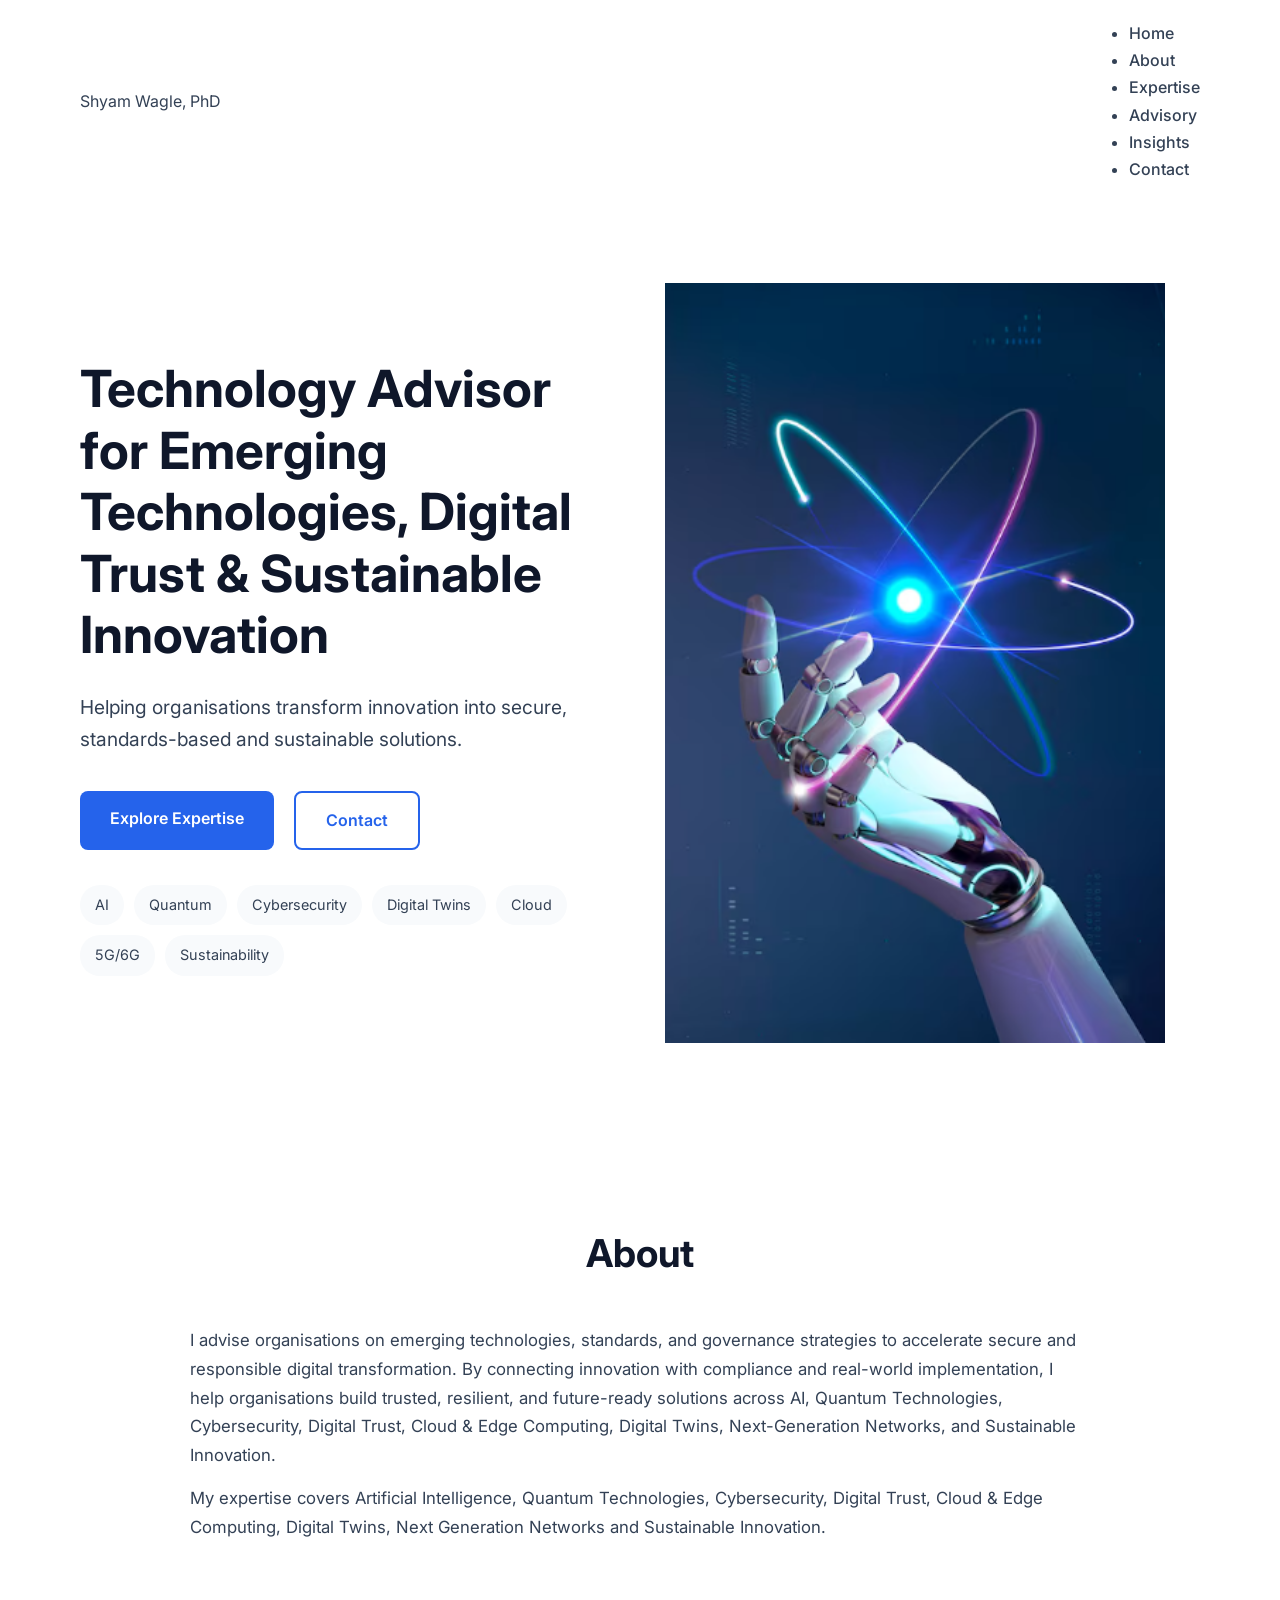
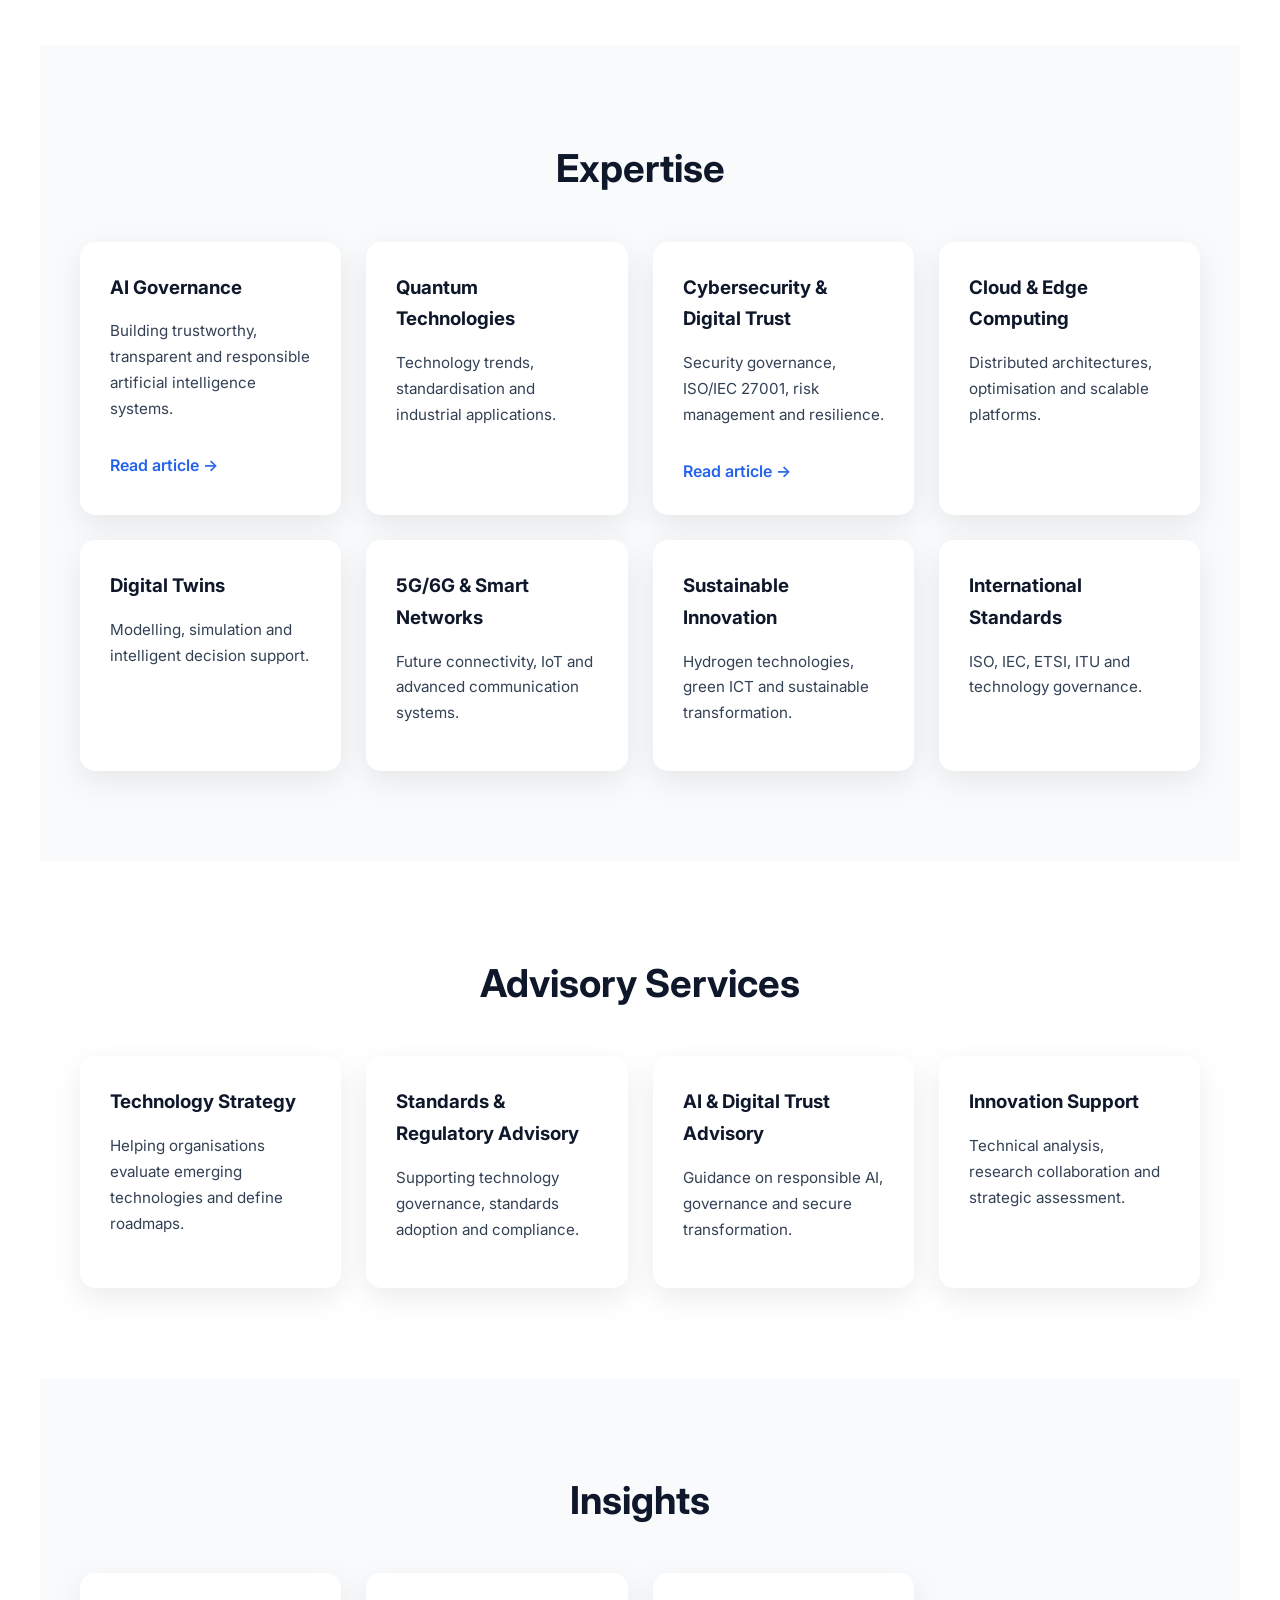
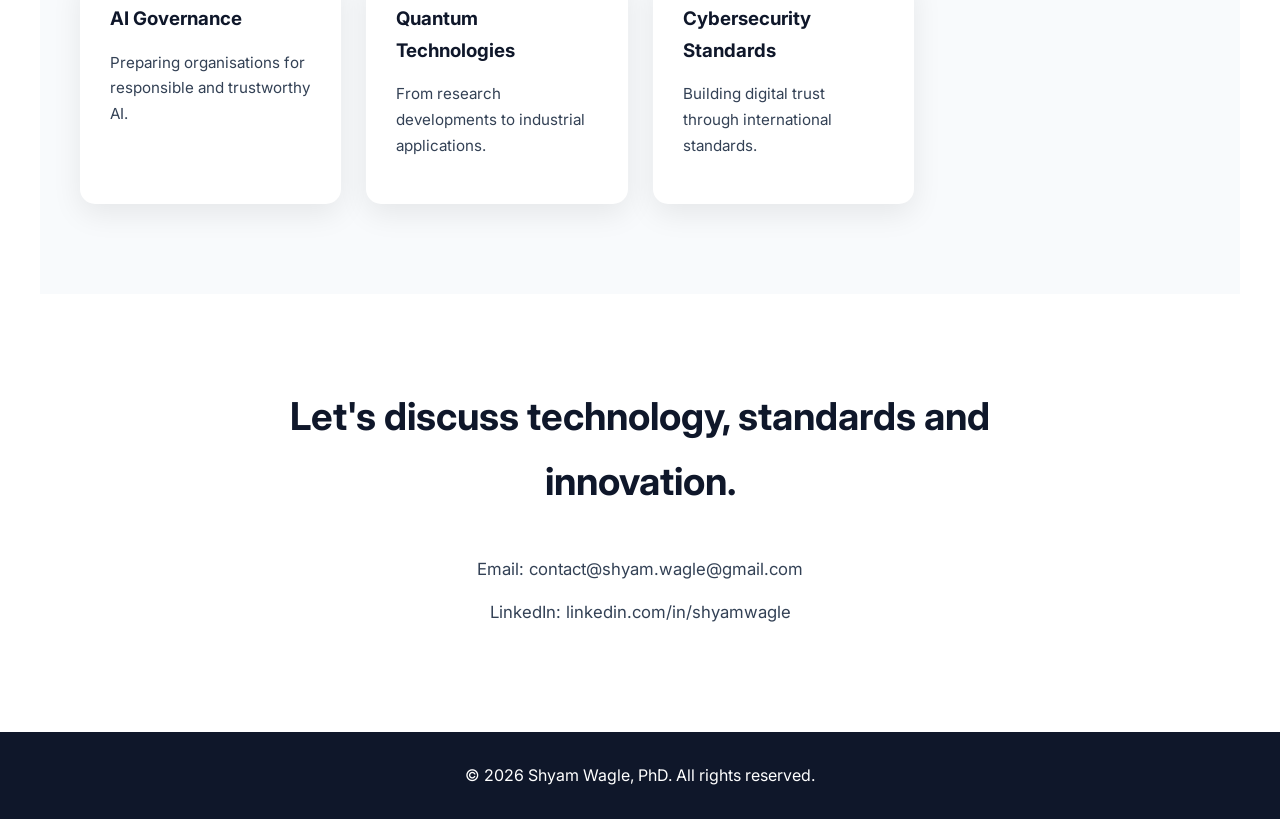
==== commit 32f1eff5: "Update index.html" ====
--- a/index.html
+++ b/index.html
@@ -187,6 +187,10 @@
 <h3> Cybersecurity & Digital Trust </h3>
 
 <p> Security governance, ISO/IEC 27001, risk management and resilience. </p>
+  <a href="insights/ai-governance.html" class="read-more">
+        Read article →
+    </a>
+    
 
 </div>
 
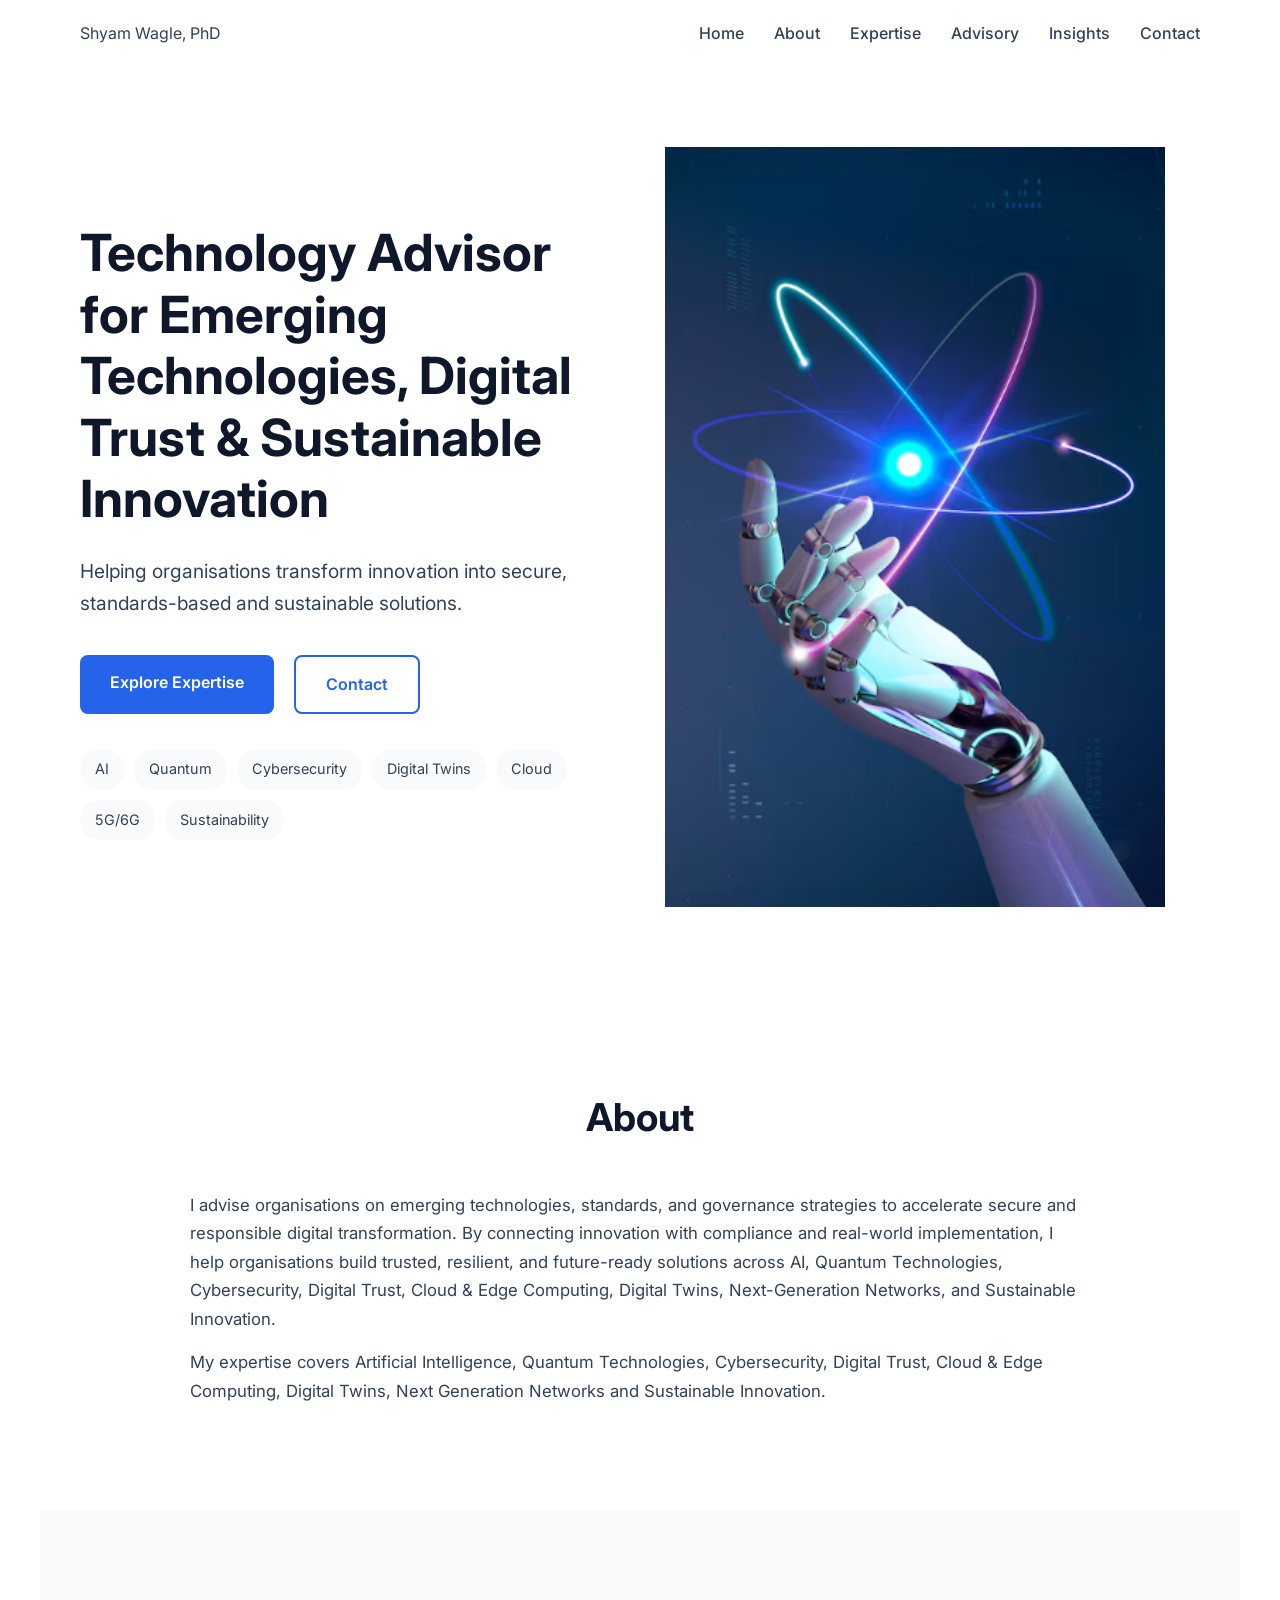
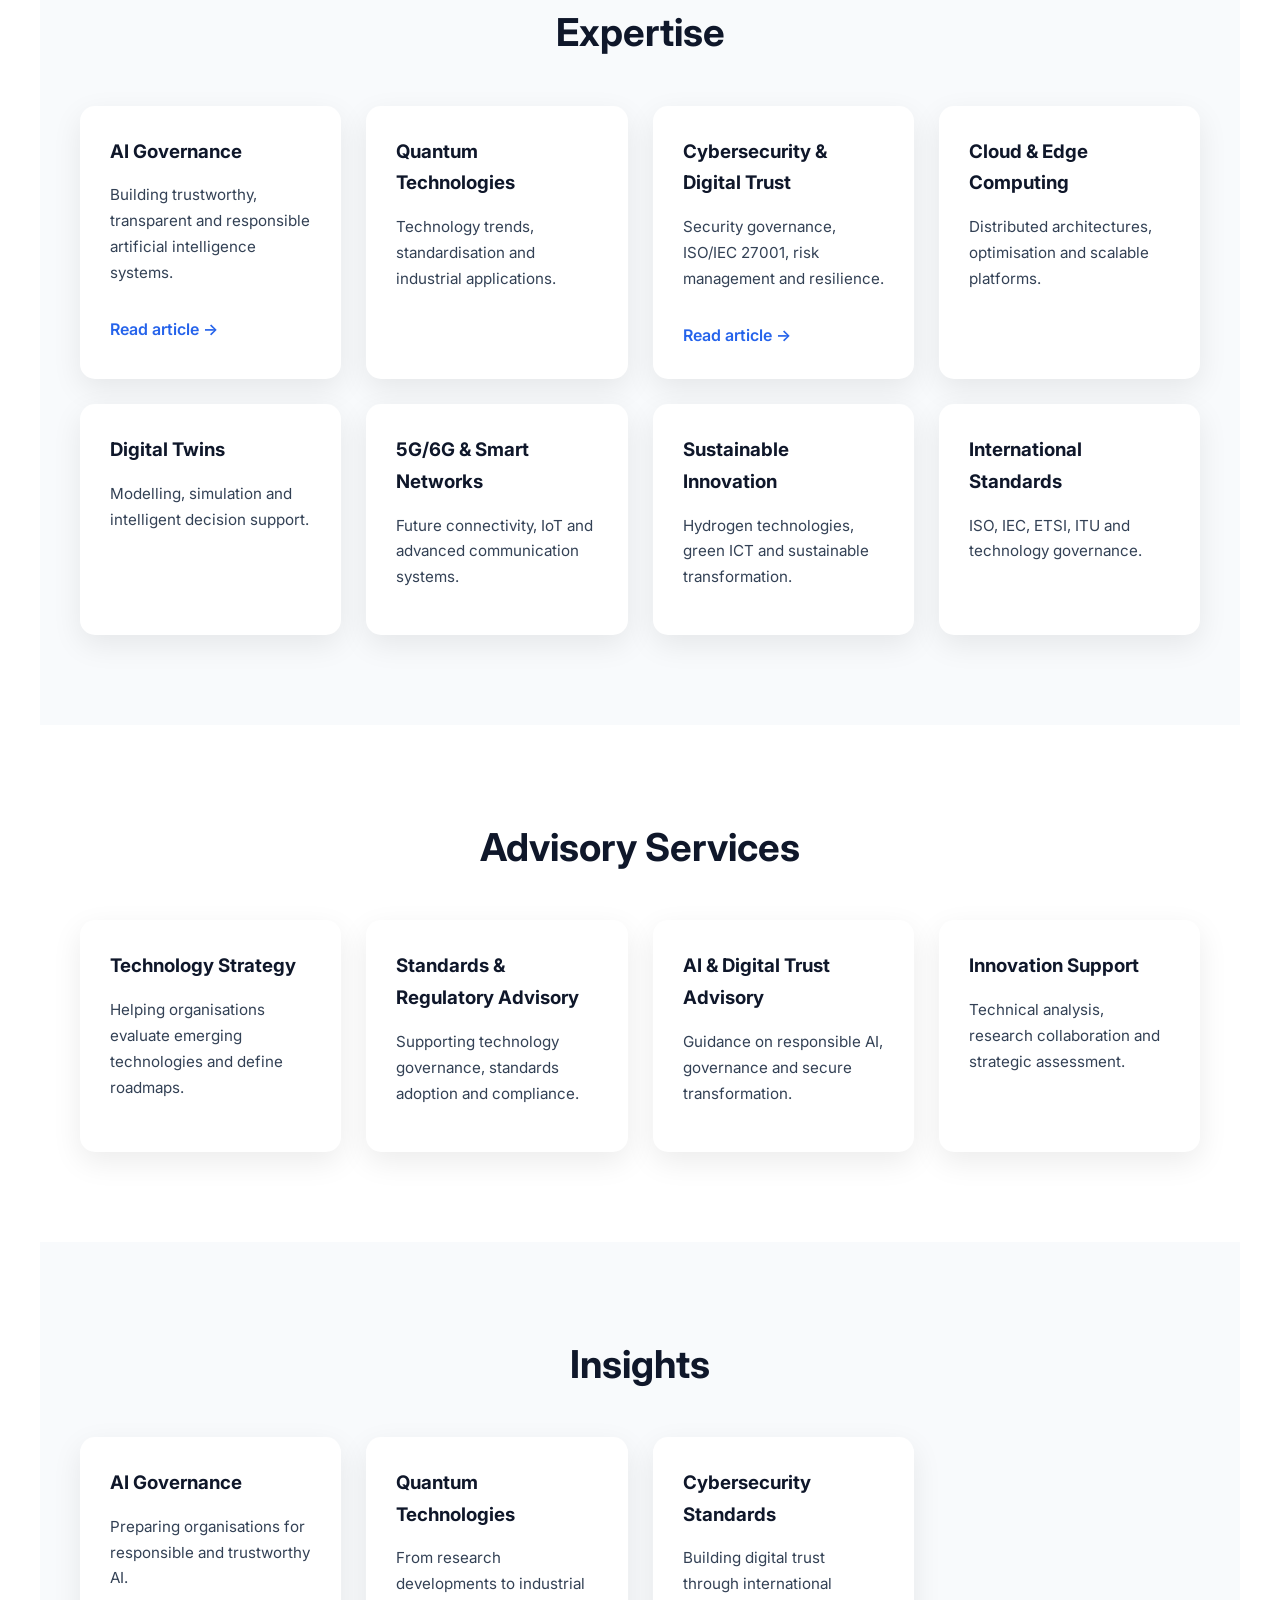
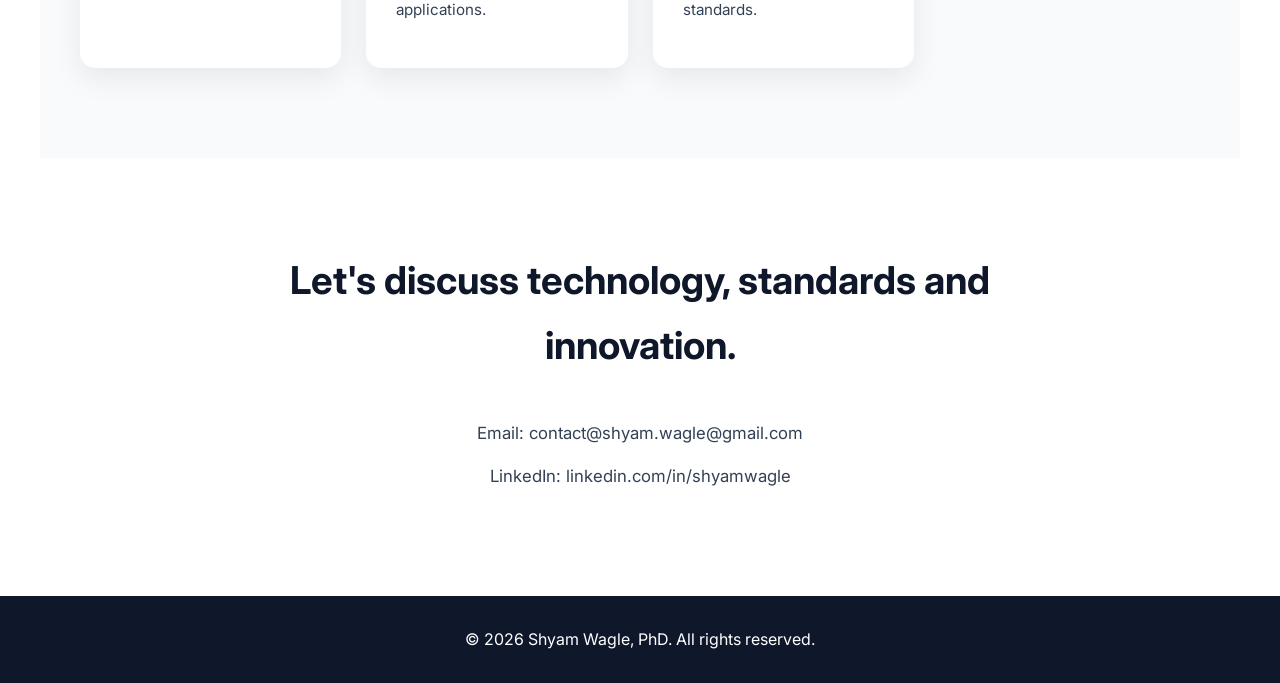
==== commit cfbc90ad: "Update link to cybersecurity standards article" ====
--- a/index.html
+++ b/index.html
@@ -187,7 +187,7 @@
 <h3> Cybersecurity & Digital Trust </h3>
 
 <p> Security governance, ISO/IEC 27001, risk management and resilience. </p>
-  <a href="insights/ai-governance.html" class="read-more">
+  <a href="insights/cybersecurity-standards.html" class="read-more">
         Read article →
     </a>
     
--- a/css/style.css
+++ b/css/style.css
@@ -98,13 +98,9 @@
 
 
 .logo a {
-    color: inherit;
-}
-
-font-weight: 700;
-
-color: var(--dark-blue);
-
+    font-weight: 700;
+    color: var(--dark-blue);
+    text-decoration: none;
 }
 
 
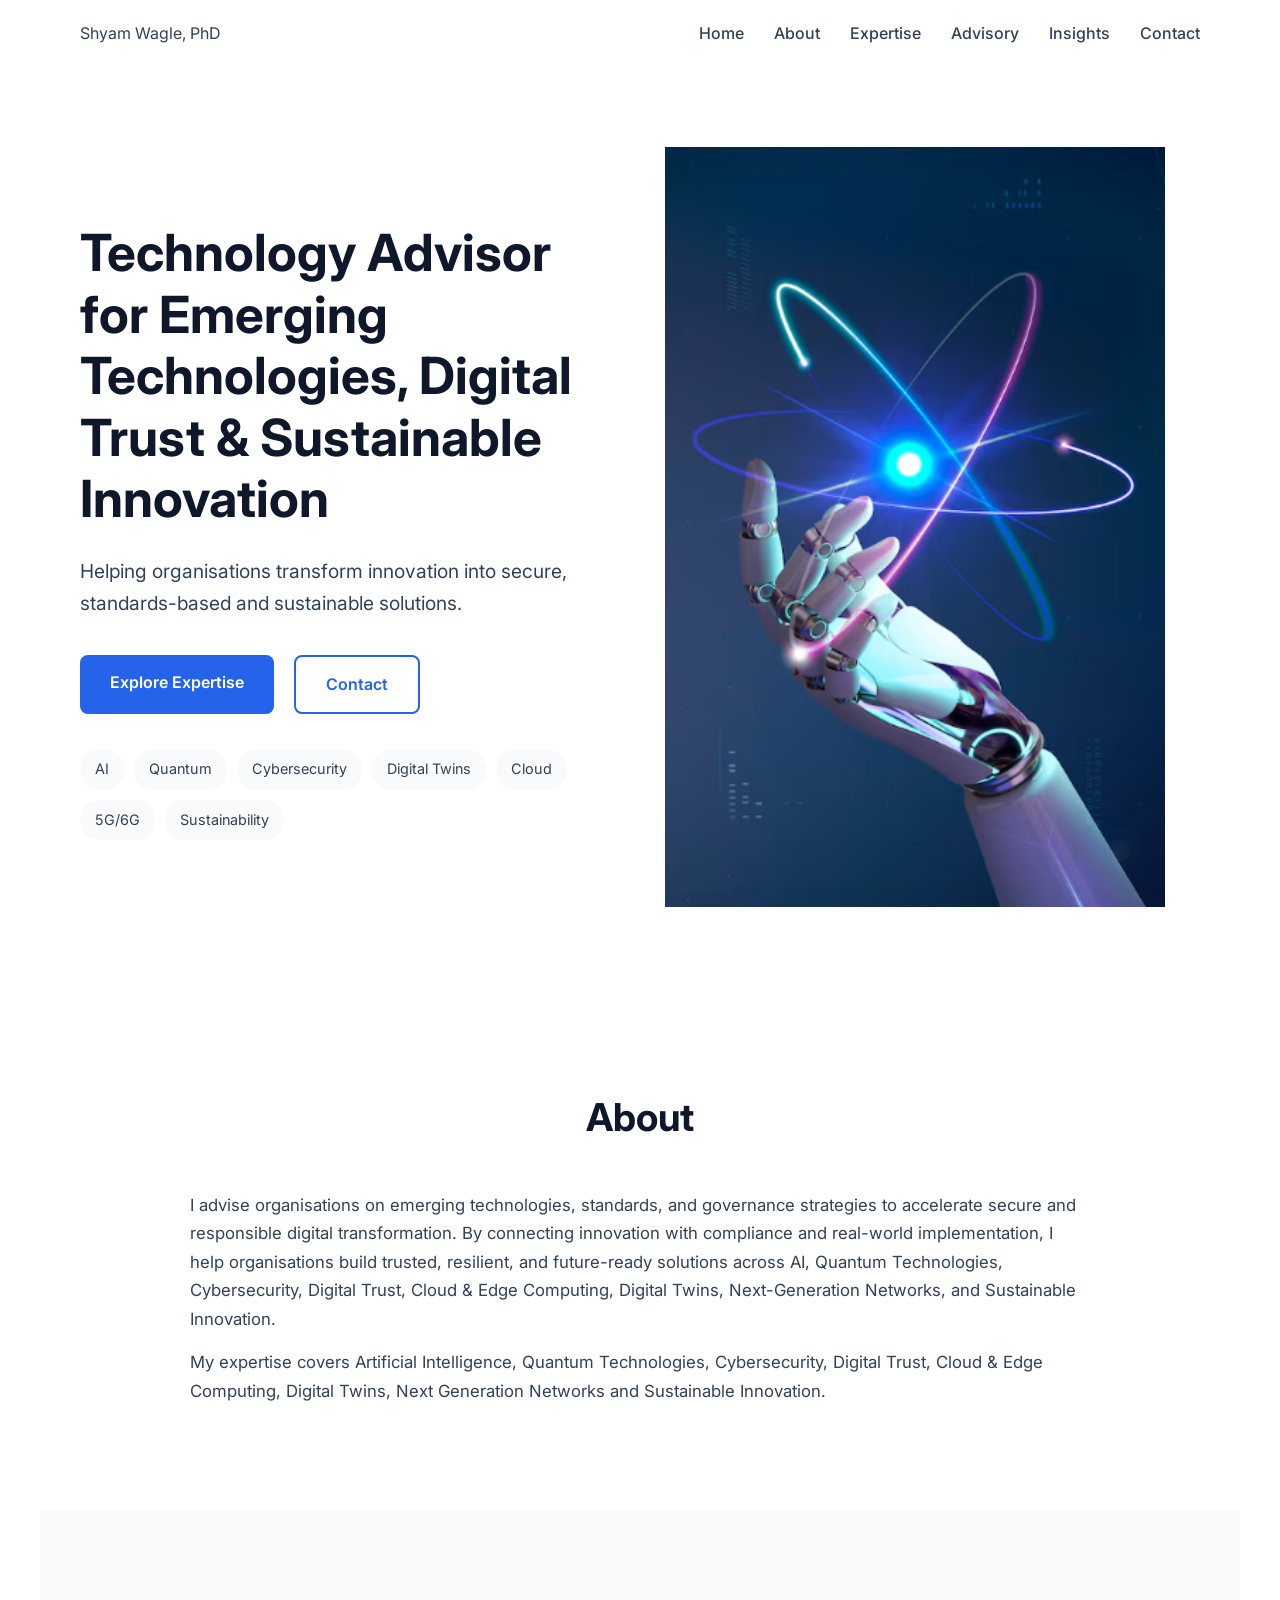
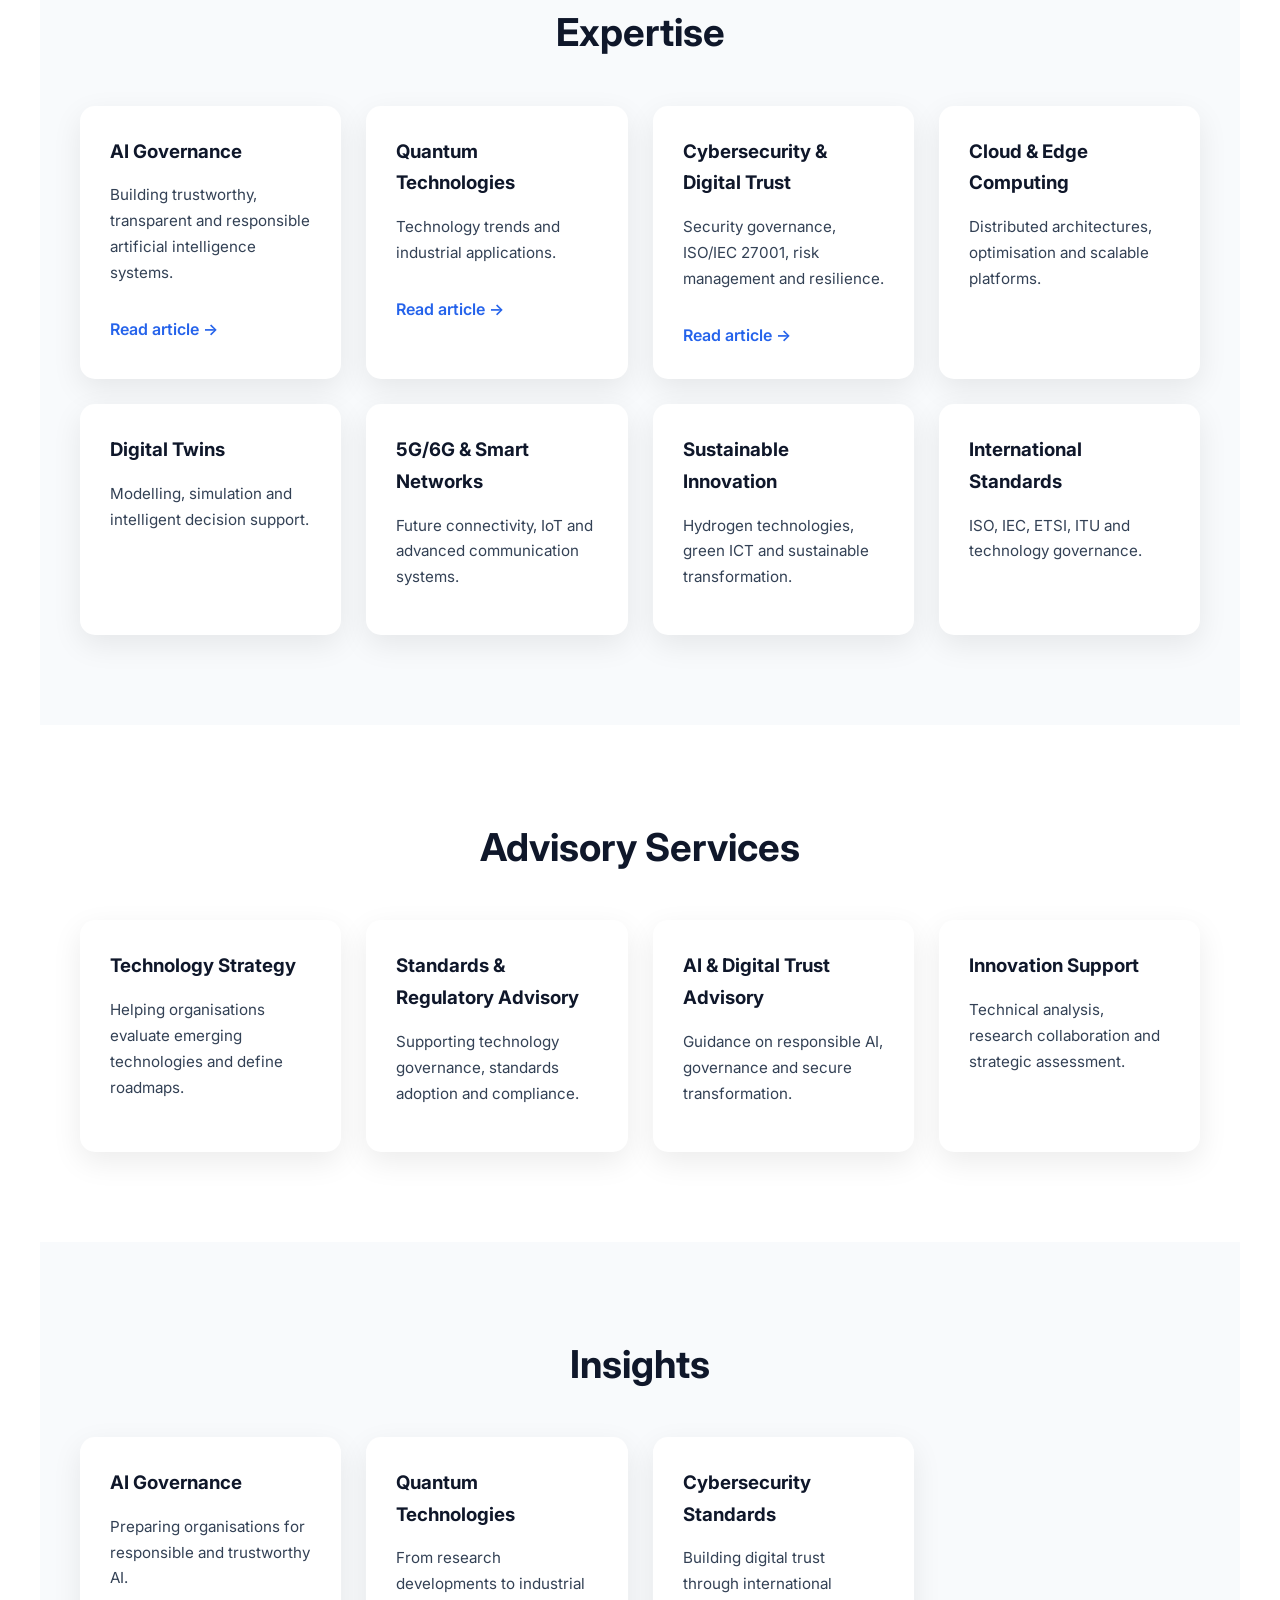
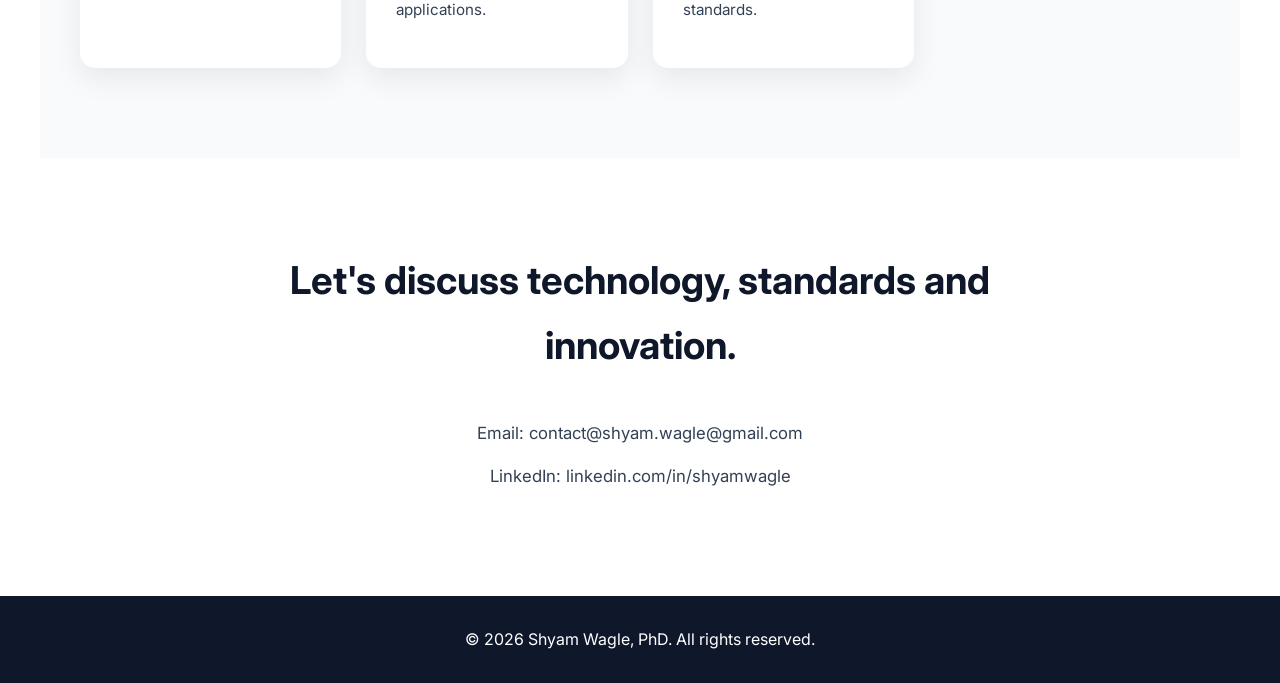
==== commit ef0e5d6f: "Update description and add read more link in index.html" ====
--- a/index.html
+++ b/index.html
@@ -175,7 +175,11 @@
 
 <h3> Quantum Technologies </h3>
 
-<p> Technology trends, standardisation and industrial applications. </p>
+<p> Technology trends and industrial applications. </p>
+
+    <a href="insights/quantum-technologies.html" class="read-more">
+        Read article →
+    </a>
 
 </div>
 
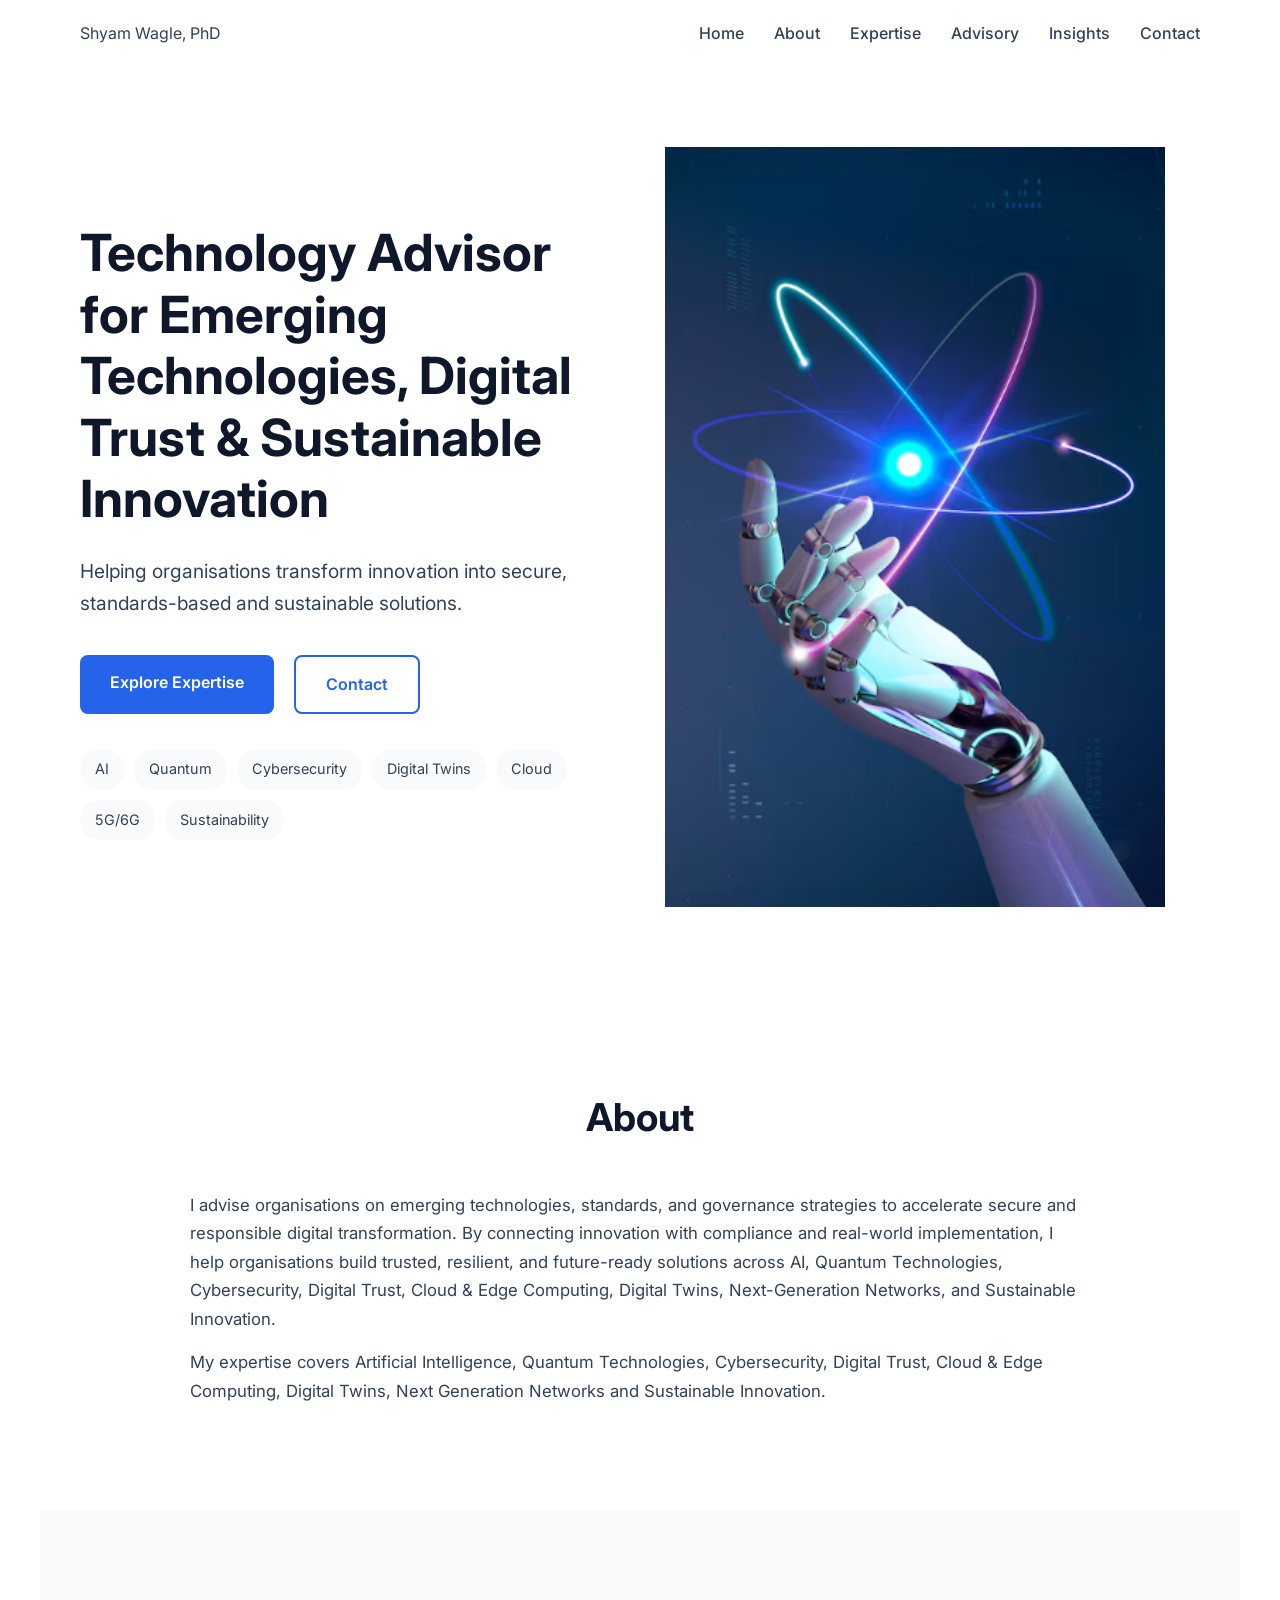
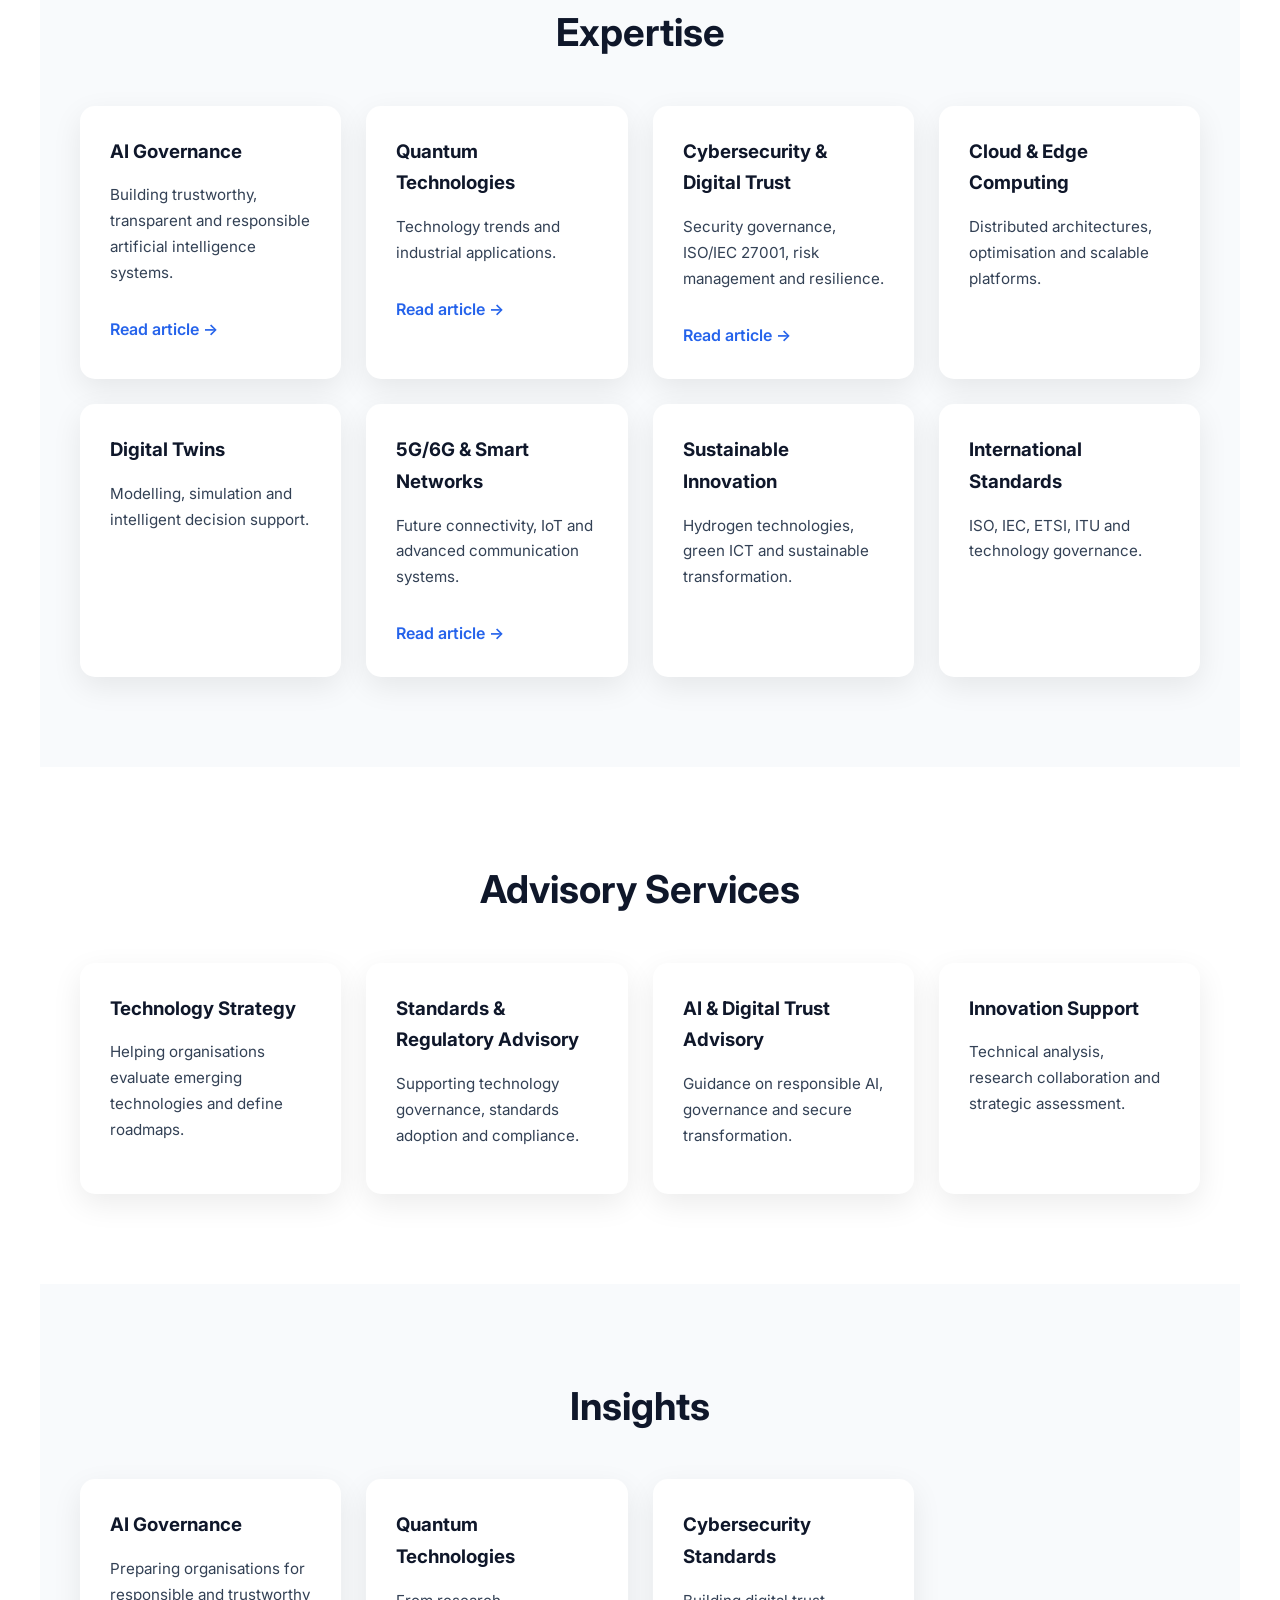
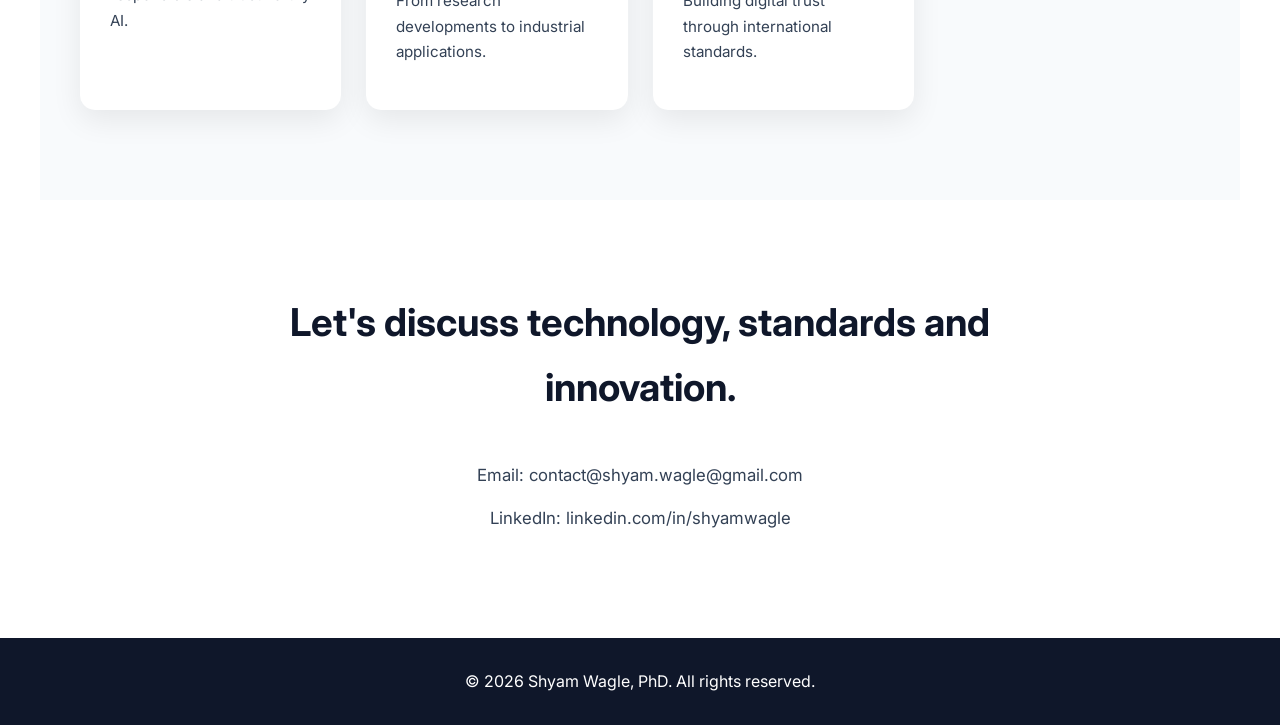
==== commit 86449a25: "Add 'Read article' link to 5G/6G section" ====
--- a/index.html
+++ b/index.html
@@ -235,6 +235,10 @@
 
 <p> Future connectivity, IoT and advanced communication systems. </p>
 
+      <a href="insights/5G_6G-smartnetworks.html" class="read-more">
+        Read article →
+    </a>
+
 </div>
 
 
